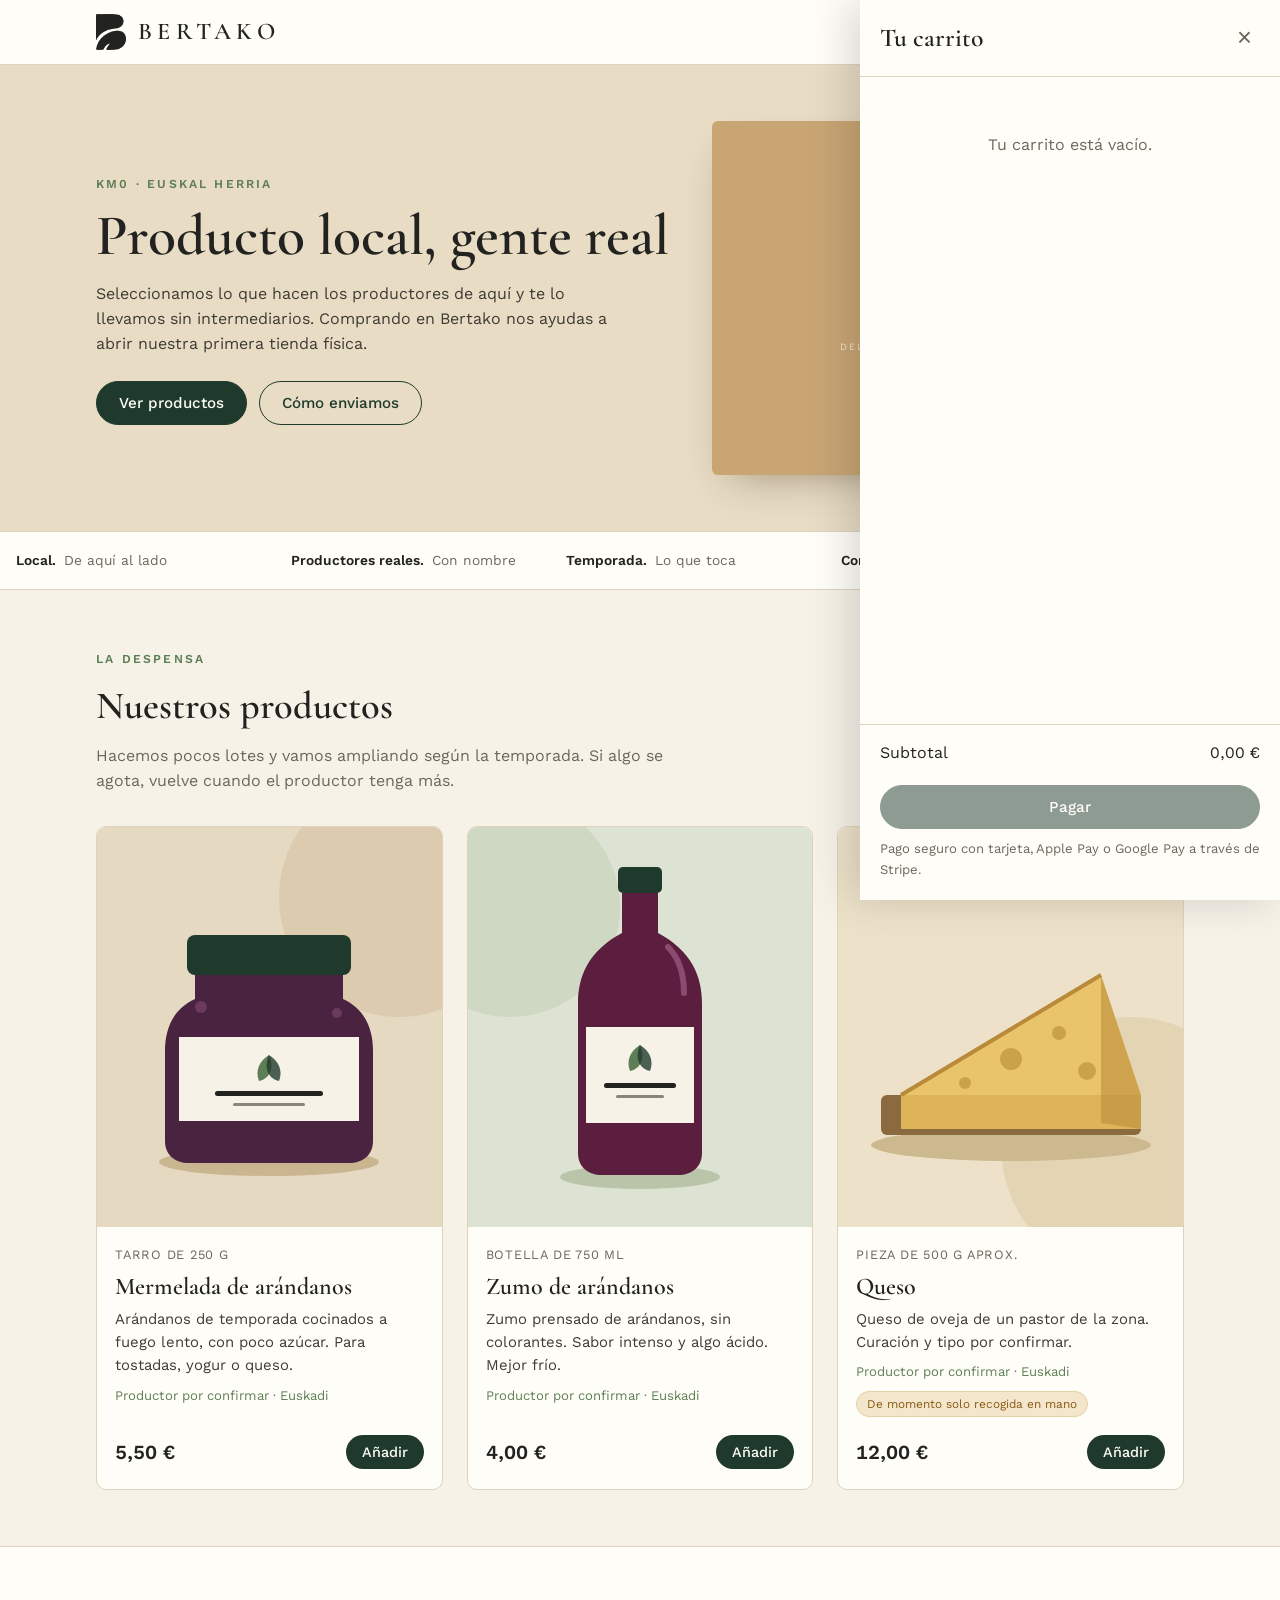
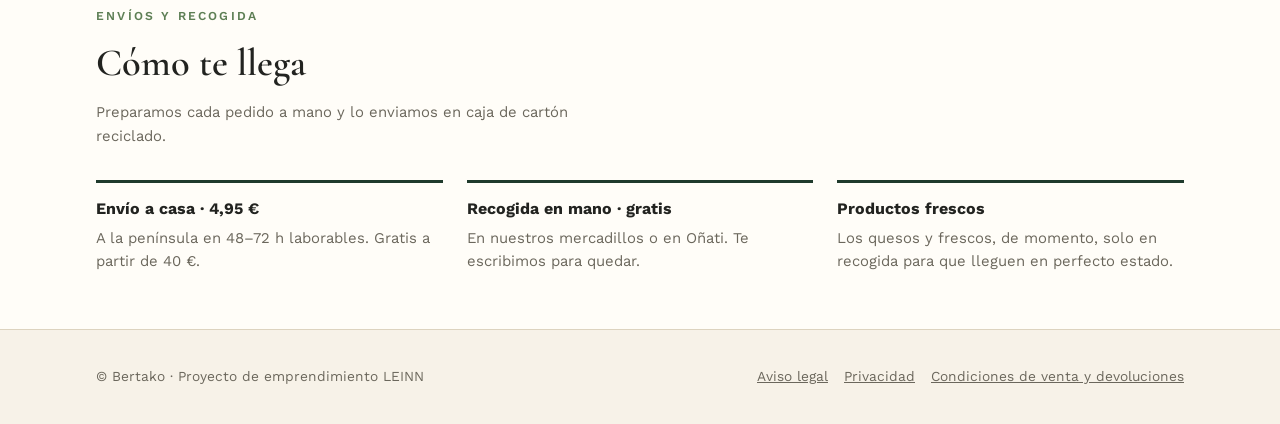
==== public/index.html @ 6f3c41bc "Adaptar la tienda a Cloudflare Workers La web pasa a public/, la lógica del pago a src/ y se añade w" ====
<!doctype html>
<html lang="es">
<head>
  <meta charset="utf-8">
  <meta name="viewport" content="width=device-width, initial-scale=1, viewport-fit=cover">
  <title>Bertako · Producto local, gente real</title>
  <meta name="description" content="Productos Km0 del País Vasco, del productor al consumidor. Mermeladas, zumos y quesos de la zona.">
  <link rel="icon" href="logo-b.png">
  <link rel="preconnect" href="https://fonts.googleapis.com">
  <link rel="preconnect" href="https://fonts.gstatic.com" crossorigin>
  <link rel="stylesheet" href="https://fonts.googleapis.com/css2?family=Cormorant+Garamond:wght@500;600&family=Work+Sans:wght@400;500;600&display=swap">
  <link rel="stylesheet" href="styles.css">
</head>
<body>
<!--INICIO-->
<header class="cabecera">
  <div class="envoltura">
    <a class="marca" href="#">
      <img src="logo-b.png" alt="" width="30" height="35">
      <span>BERTAKO</span>
    </a>
    <nav class="nav">
      <a class="enlace" href="#productos">Productos</a>
      <a class="enlace" href="#envios">Envíos</a>
      <button class="boton-carrito" id="abrir-carrito" type="button">
        Carrito <span class="contador" id="contador">0</span>
      </button>
    </nav>
  </div>
</header>

<main>
  <section class="portada">
    <div class="envoltura">
      <div>
        <span class="etiqueta">Km0 · Euskal Herria</span>
        <h1>Producto local, gente real</h1>
        <p>Seleccionamos lo que hacen los productores de aquí y te lo llevamos sin intermediarios. Comprando en Bertako nos ayudas a abrir nuestra primera tienda física.</p>
        <div class="acciones">
          <a class="boton primario" href="#productos">Ver productos</a>
          <a class="boton secundario" href="#envios">Cómo enviamos</a>
        </div>
      </div>
      <div class="caja" aria-hidden="true">
        <div class="sello">
          <img src="logo-b.png" alt="">
          <strong>BERTAKO</strong>
          <small>Del productor al consumidor</small>
        </div>
      </div>
    </div>
  </section>

  <section class="valores" aria-label="Lo que nos importa">
    <ul class="envoltura">
      <li><b>Local.</b> De aquí al lado</li>
      <li><b>Productores reales.</b> Con nombre</li>
      <li><b>Temporada.</b> Lo que toca</li>
      <li><b>Conciencia.</b> Comercio justo</li>
    </ul>
  </section>

  <section class="seccion" id="productos">
    <div class="envoltura">
      <span class="etiqueta">La despensa</span>
      <h2>Nuestros productos</h2>
      <p class="intro">Hacemos pocos lotes y vamos ampliando según la temporada. Si algo se agota, vuelve cuando el productor tenga más.</p>
      <div class="rejilla" id="rejilla"><p class="vacio">Cargando productos…</p></div>
    </div>
  </section>

  <section class="seccion envios" id="envios">
    <div class="envoltura">
      <span class="etiqueta">Envíos y recogida</span>
      <h2>Cómo te llega</h2>
      <p class="intro">Preparamos cada pedido a mano y lo enviamos en caja de cartón reciclado.</p>
      <div class="tres">
        <div>
          <h3>Envío a casa · 4,95 €</h3>
          <p>A la península en 48–72 h laborables. Gratis a partir de 40 €.</p>
        </div>
        <div>
          <h3>Recogida en mano · gratis</h3>
          <p>En nuestros mercadillos o en Oñati. Te escribimos para quedar.</p>
        </div>
        <div>
          <h3>Productos frescos</h3>
          <p>Los quesos y frescos, de momento, solo en recogida para que lleguen en perfecto estado.</p>
        </div>
      </div>
    </div>
  </section>
</main>

<footer class="pie-pagina">
  <div class="envoltura">
    <span>© Bertako · Proyecto de emprendimiento LEINN</span>
    <nav>
      <a href="#">Aviso legal</a>
      <a href="#">Privacidad</a>
      <a href="#">Condiciones de venta y devoluciones</a>
    </nav>
  </div>
</footer>

<div class="velo" id="velo" hidden></div>
<aside class="panel" id="panel" hidden aria-label="Carrito">
  <header>
    <h2>Tu carrito</h2>
    <button class="cerrar" id="cerrar" type="button" aria-label="Cerrar carrito">×</button>
  </header>
  <div class="lineas" id="lineas"></div>
  <div class="resumen">
    <div class="fila"><span>Subtotal</span><span id="subtotal">0,00 €</span></div>
    <p class="nota" id="nota-envio"></p>
    <p class="mensaje" id="mensaje" hidden></p>
    <button class="boton primario" id="pagar" type="button" disabled>Pagar</button>
    <p class="nota">Pago seguro con tarjeta, Apple Pay o Google Pay a través de Stripe.</p>
  </div>
</aside>
<!--FIN-->
<script src="tienda.js"></script>
</body>
</html>
---- public/styles.css ----
/* Bertako — tienda online
   Concepto: la caja de cartón kraft con su banda verde bosque.
   Una sola paleta clara a propósito (la marca es crema + kraft + verde). */
:root {
  --crema: #F7F2E8;
  --papel: #FFFDF8;
  --kraft: #C9A574;
  --kraft-claro: #E8DCC5;
  --bosque: #1F3A2C;
  --hoja: #5E7F55;
  --tinta: #222320;
  --gris: #6B675C;
  --linea: #DDD3BF;
  --aviso: #8A5A12;

  --f-marca: "Cormorant Garamond", "Iowan Old Style", Georgia, serif;
  --f-texto: "Work Sans", system-ui, -apple-system, "Segoe UI", sans-serif;

  --radio: 10px;
  --ancho: 1120px;
  color-scheme: light;
}

* { box-sizing: border-box; }
html { scroll-behavior: smooth; }
@media (prefers-reduced-motion: reduce) { html { scroll-behavior: auto; } * { transition: none !important; } }

body {
  margin: 0;
  background: var(--crema);
  color: var(--tinta);
  font-family: var(--f-texto);
  font-size: 16px;
  line-height: 1.55;
}
body::before {
  content: ""; position: fixed; inset: 0 0 auto; height: env(safe-area-inset-top, 0px);
  z-index: 10; background: var(--papel);
}
img { max-width: 100%; display: block; }
a { color: var(--bosque); }
:focus-visible { outline: 2px solid var(--hoja); outline-offset: 3px; }

.envoltura {
  max-width: var(--ancho);
  margin: 0 auto;
  padding-left: max(16px, env(safe-area-inset-left, 0px));
  padding-right: max(16px, env(safe-area-inset-right, 0px));
}

/* Cabecera */
.cabecera {
  position: sticky; top: env(safe-area-inset-top, 0px); z-index: 20;
  background: var(--papel);
  border-bottom: 1px solid var(--linea);
}
.cabecera .envoltura { display: flex; align-items: center; justify-content: space-between; gap: 16px; padding-block: 12px; }
.marca { display: flex; align-items: center; gap: 12px; text-decoration: none; color: var(--tinta); }
.marca img { width: 30px; height: auto; }
.marca span { font-family: var(--f-marca); font-weight: 600; font-size: 1.5rem; letter-spacing: .22em; }
.nav { display: flex; align-items: center; gap: 20px; }
.nav a.enlace { text-decoration: none; color: var(--gris); font-size: .92rem; }
.nav a.enlace:hover { color: var(--tinta); }
@media (max-width: 600px) { .nav a.enlace { display: none; } .marca span { font-size: 1.25rem; } }

.boton-carrito {
  display: inline-flex; align-items: center; gap: 8px;
  background: var(--bosque); color: var(--papel);
  border: 0; border-radius: 999px; padding: 9px 16px;
  font: 500 .92rem var(--f-texto); cursor: pointer;
}
.boton-carrito .contador {
  min-width: 22px; height: 22px; padding: 0 6px; border-radius: 999px;
  background: var(--kraft); color: var(--tinta);
  display: inline-grid; place-items: center; font-size: .78rem; font-weight: 600;
  font-variant-numeric: tabular-nums;
}

/* Portada: la banda verde sobre kraft */
.portada { background: var(--kraft-claro); border-bottom: 1px solid var(--linea); }
.portada .envoltura { display: grid; grid-template-columns: 1.1fr .9fr; gap: 40px; align-items: center; padding-block: 56px; }
.etiqueta { font-size: .76rem; letter-spacing: .18em; text-transform: uppercase; color: var(--hoja); font-weight: 600; }
.portada h1 {
  font-family: var(--f-marca); font-weight: 600;
  font-size: clamp(2.3rem, 5vw, 3.6rem); line-height: 1.05;
  margin: 10px 0 16px; text-wrap: balance;
}
.portada p { max-width: 52ch; color: #3E3B33; margin: 0 0 24px; }
.acciones { display: flex; flex-wrap: wrap; gap: 12px; }
.boton {
  display: inline-flex; align-items: center; justify-content: center;
  padding: 12px 22px; border-radius: 999px; font: 500 .95rem var(--f-texto);
  text-decoration: none; cursor: pointer; border: 1.5px solid var(--bosque);
}
.boton.primario { background: var(--bosque); color: var(--papel); }
.boton.secundario { background: transparent; color: var(--bosque); }
.boton:hover { filter: brightness(1.08); }
.boton[disabled] { opacity: .5; cursor: not-allowed; }

.caja {
  position: relative; aspect-ratio: 4 / 3; max-width: 100%;
  background: var(--kraft); border-radius: 6px;
  box-shadow: 0 18px 40px -20px rgba(60, 40, 10, .45);
  display: grid; place-items: center; overflow: hidden;
}
.caja::before { content: ""; position: absolute; inset: 0 34% 0 34%; background: var(--bosque); }
.caja .sello {
  position: relative; display: grid; justify-items: center; gap: 6px; color: var(--crema); text-align: center;
}
.caja .sello img { width: 44px; filter: invert(1) brightness(1.6); }
.caja .sello strong { font-family: var(--f-marca); font-size: 1.4rem; letter-spacing: .24em; font-weight: 600; }
.caja .sello small { font-size: .6rem; letter-spacing: .2em; text-transform: uppercase; opacity: .85; }
@media (max-width: 760px) {
  .portada .envoltura { grid-template-columns: 1fr; padding-block: 36px; }
  .caja { aspect-ratio: 16 / 9; }
}

/* Valores */
.valores { border-bottom: 1px solid var(--linea); background: var(--papel); }
.valores ul { list-style: none; margin: 0; padding-block: 18px; display: grid; grid-template-columns: repeat(4, 1fr); gap: 12px; }
.valores li { font-size: .86rem; color: var(--gris); display: flex; gap: 8px; align-items: baseline; }
.valores li b { color: var(--tinta); font-weight: 600; }
@media (max-width: 760px) { .valores ul { grid-template-columns: 1fr 1fr; } }

/* Productos */
.seccion { padding-block: 56px; }
.seccion h2 { font-family: var(--f-marca); font-weight: 600; font-size: clamp(1.8rem, 3.5vw, 2.4rem); margin: 6px 0 8px; text-wrap: balance; }
.seccion .intro { color: var(--gris); max-width: 60ch; margin: 0 0 32px; }

.rejilla { display: grid; grid-template-columns: repeat(auto-fill, minmax(260px, 1fr)); gap: 24px; }
.producto {
  background: var(--papel); border: 1px solid var(--linea); border-radius: var(--radio);
  overflow: hidden; display: flex; flex-direction: column;
}
.producto img { aspect-ratio: 1 / 1; width: 100%; object-fit: cover; }
.producto .cuerpo { padding: 18px 18px 20px; display: flex; flex-direction: column; gap: 8px; flex: 1; min-width: 0; }
.producto h3 { font-family: var(--f-marca); font-size: 1.5rem; font-weight: 600; margin: 0; line-height: 1.15; }
.producto .formato { font-size: .8rem; letter-spacing: .06em; text-transform: uppercase; color: var(--gris); }
.producto .desc { font-size: .93rem; color: #3E3B33; margin: 0; }
.producto .origen { font-size: .82rem; color: var(--hoja); }
.producto .pie { margin-top: auto; padding-top: 10px; display: flex; align-items: center; justify-content: space-between; gap: 12px; }
.precio { font-size: 1.25rem; font-weight: 600; font-variant-numeric: tabular-nums; }
.chip {
  display: inline-block; align-self: flex-start;
  font-size: .74rem; padding: 3px 10px; border-radius: 999px;
  background: #F4E6CC; color: var(--aviso); border: 1px solid #E5CFA6;
}
.boton-anadir {
  border: 0; background: var(--bosque); color: var(--papel);
  border-radius: 999px; padding: 9px 16px; font: 500 .9rem var(--f-texto); cursor: pointer;
}
.boton-anadir:hover { filter: brightness(1.12); }
.boton-anadir.hecho { background: var(--hoja); }

/* Envíos */
.envios { background: var(--papel); border-block: 1px solid var(--linea); }
.envios .tres { display: grid; grid-template-columns: repeat(3, 1fr); gap: 24px; }
.envios .tres div { border-top: 3px solid var(--bosque); padding-top: 14px; }
.envios h3 { margin: 0 0 6px; font-size: 1rem; }
.envios p { margin: 0; color: var(--gris); font-size: .93rem; }
@media (max-width: 760px) { .envios .tres { grid-template-columns: 1fr; } }

/* Pie */
.pie-pagina { padding-block: 36px; color: var(--gris); font-size: .86rem; }
.pie-pagina .envoltura { display: flex; flex-wrap: wrap; justify-content: space-between; gap: 16px; }
.pie-pagina nav { display: flex; flex-wrap: wrap; gap: 16px; }
.pie-pagina a { color: var(--gris); }

/* Carrito (panel lateral) */
.velo { position: fixed; inset: 0; background: rgba(20, 24, 18, .45); z-index: 40; }
.panel {
  position: fixed; top: 0; right: 0; bottom: 0; z-index: 50;
  width: min(420px, 100%); background: var(--papel);
  display: flex; flex-direction: column;
  padding-top: env(safe-area-inset-top, 0px);
  padding-bottom: env(safe-area-inset-bottom, 0px);
  padding-right: env(safe-area-inset-right, 0px);
  box-shadow: -10px 0 40px rgba(0, 0, 0, .15);
}
.panel header { display: flex; justify-content: space-between; align-items: center; padding: 18px 20px; border-bottom: 1px solid var(--linea); }
.panel header h2 { margin: 0; font-family: var(--f-marca); font-size: 1.6rem; font-weight: 600; }
.cerrar { background: none; border: 0; font-size: 1.6rem; line-height: 1; cursor: pointer; color: var(--gris); padding: 4px 8px; }
.lineas { flex: 1; overflow-y: auto; padding: 8px 20px; }
.linea { display: grid; grid-template-columns: 56px 1fr auto; gap: 12px; align-items: center; padding-block: 12px; border-bottom: 1px solid var(--linea); }
.linea img { width: 56px; height: 56px; border-radius: 6px; }
.linea .nombre { font-weight: 500; font-size: .95rem; min-width: 0; }
.linea .sub { font-size: .8rem; color: var(--gris); }
.cantidad { display: inline-flex; align-items: center; border: 1px solid var(--linea); border-radius: 999px; margin-top: 6px; }
.cantidad button { background: none; border: 0; width: 30px; height: 28px; cursor: pointer; font-size: 1rem; color: var(--tinta); }
.cantidad span { min-width: 20px; text-align: center; font-variant-numeric: tabular-nums; font-size: .9rem; }
.linea .importe { font-weight: 600; font-variant-numeric: tabular-nums; }
.vacio { color: var(--gris); padding-block: 32px; text-align: center; }
.resumen { border-top: 1px solid var(--linea); padding: 16px 20px 20px; display: grid; gap: 10px; }
.fila { display: flex; justify-content: space-between; font-variant-numeric: tabular-nums; }
.fila.total { font-size: 1.15rem; font-weight: 600; }
.resumen .nota { font-size: .82rem; color: var(--gris); margin: 0; }
.mensaje { font-size: .86rem; padding: 10px 12px; border-radius: 8px; background: #F4E6CC; color: #5E3E0C; margin: 0; }
.resumen .boton { width: 100%; }
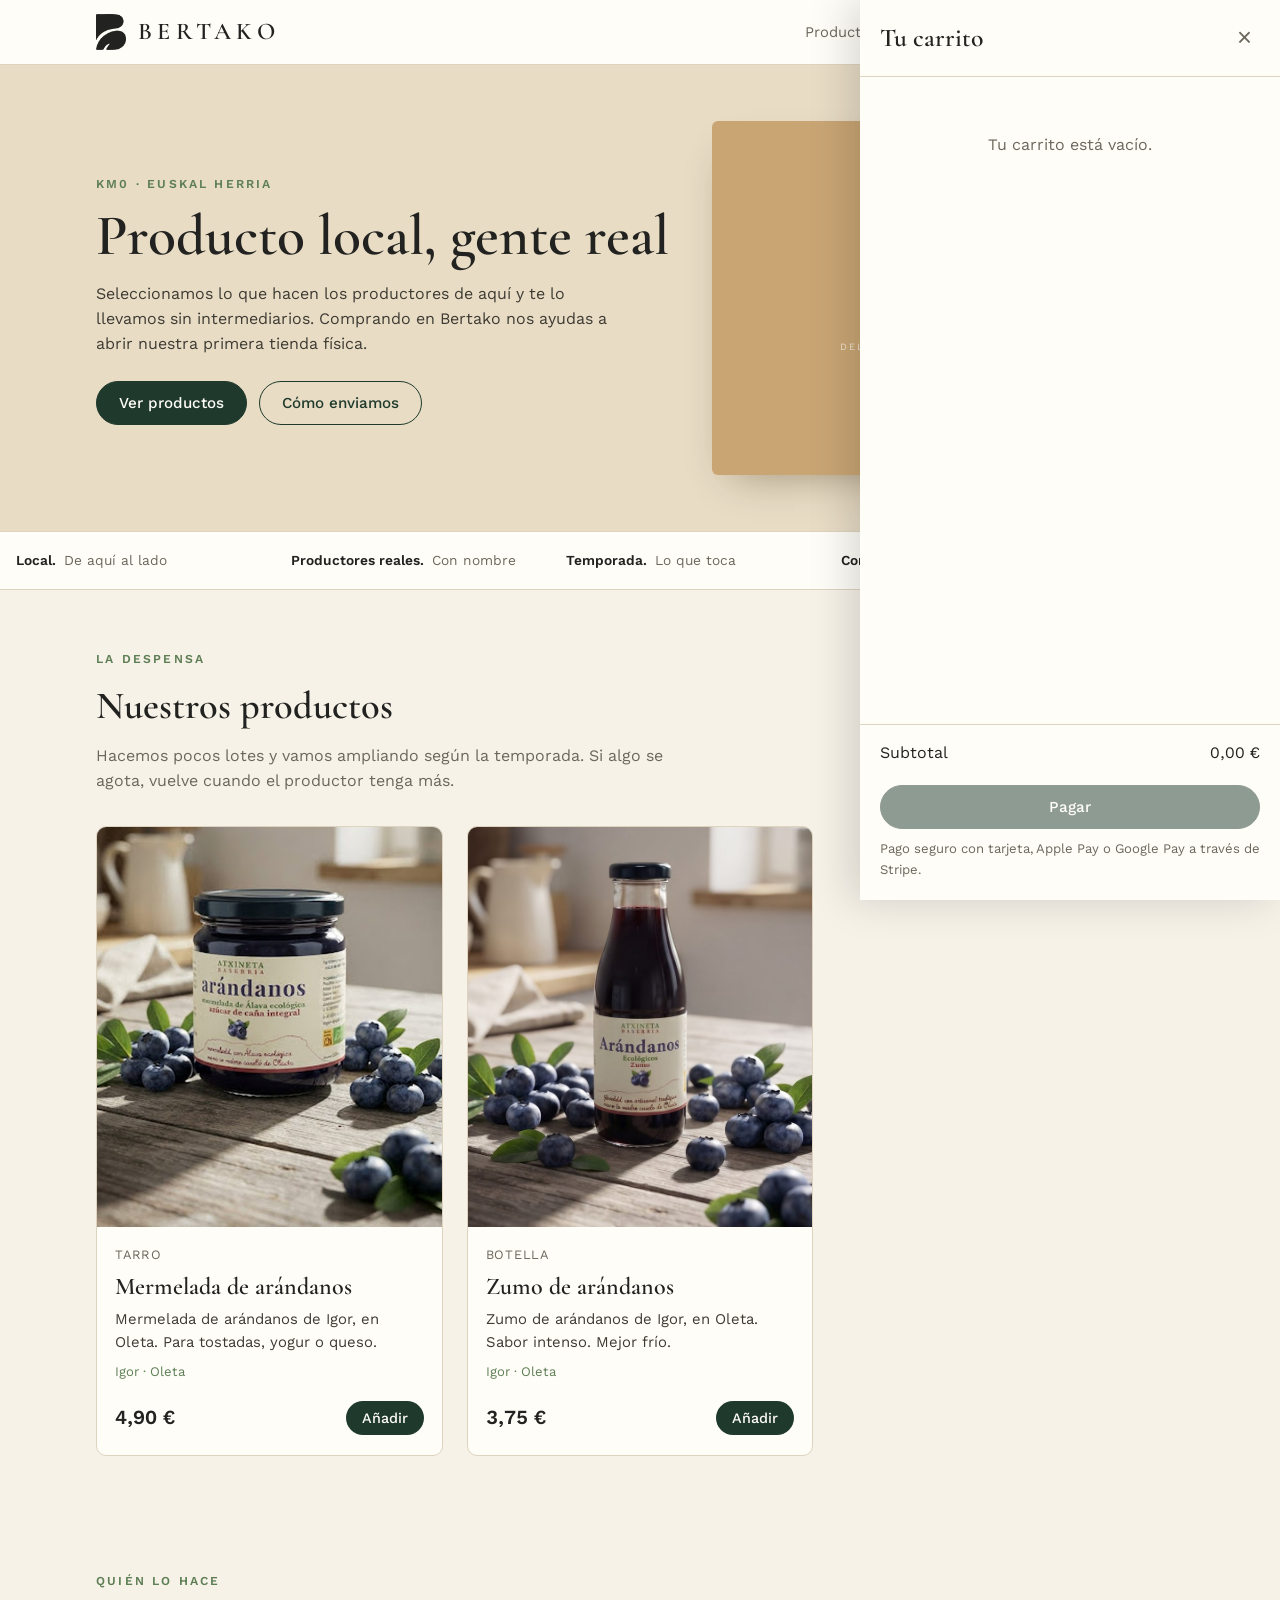
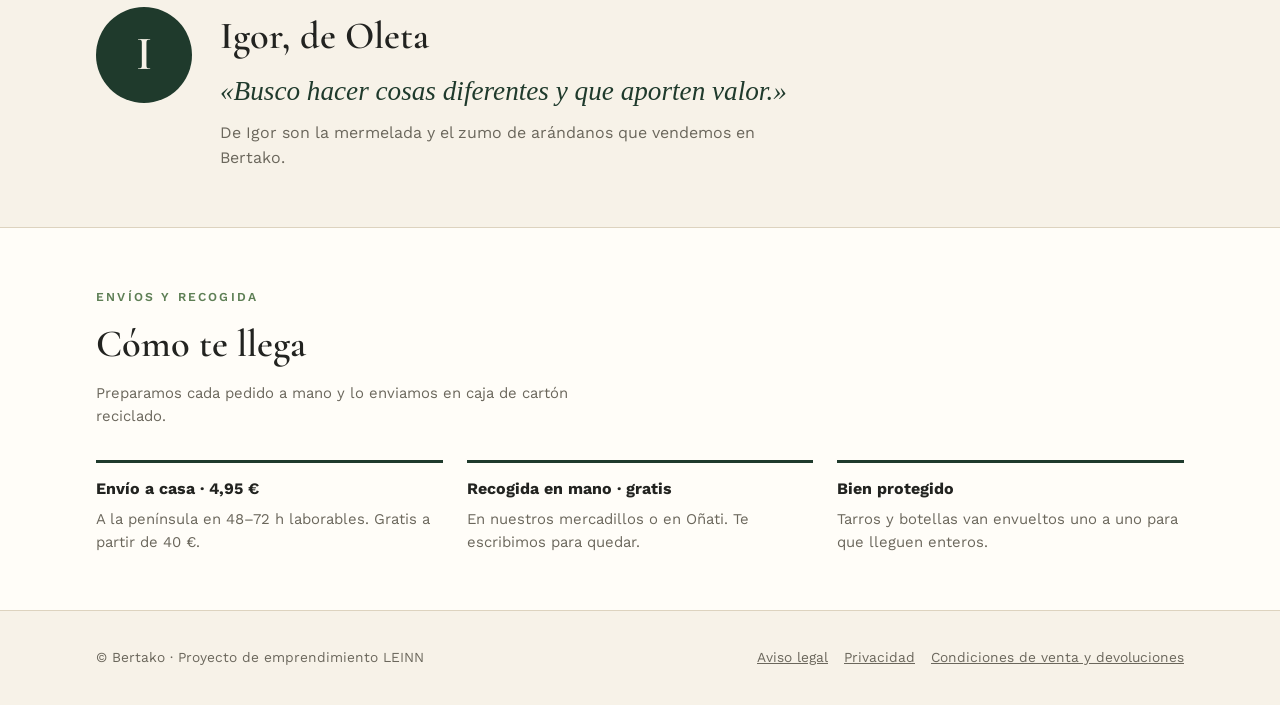
==== commit 3a09334e: "Precios reales, fotos y ficha de Igor - Mermelada 4,90 € y zumo 3,75 €, de Igor (Oleta), con sus fot" ====
--- a/public/index.html
+++ b/public/index.html
@@ -21,6 +21,7 @@
     </a>
     <nav class="nav">
       <a class="enlace" href="#productos">Productos</a>
+      <a class="enlace" href="#productores">Productores</a>
       <a class="enlace" href="#envios">Envíos</a>
       <button class="boton-carrito" id="abrir-carrito" type="button">
         Carrito <span class="contador" id="contador">0</span>
@@ -69,6 +70,20 @@
     </div>
   </section>
 
+  <section class="seccion productor" id="productores">
+    <div class="envoltura">
+      <span class="etiqueta">Quién lo hace</span>
+      <div class="ficha">
+        <div class="inicial" aria-hidden="true">I</div>
+        <div>
+          <h2>Igor, de Oleta</h2>
+          <blockquote>«Busco hacer cosas diferentes y que aporten valor.»</blockquote>
+          <p>De Igor son la mermelada y el zumo de arándanos que vendemos en Bertako.</p>
+        </div>
+      </div>
+    </div>
+  </section>
+
   <section class="seccion envios" id="envios">
     <div class="envoltura">
       <span class="etiqueta">Envíos y recogida</span>
@@ -84,8 +99,8 @@
           <p>En nuestros mercadillos o en Oñati. Te escribimos para quedar.</p>
         </div>
         <div>
-          <h3>Productos frescos</h3>
-          <p>Los quesos y frescos, de momento, solo en recogida para que lleguen en perfecto estado.</p>
+          <h3>Bien protegido</h3>
+          <p>Tarros y botellas van envueltos uno a uno para que lleguen enteros.</p>
         </div>
       </div>
     </div>
--- a/public/styles.css
+++ b/public/styles.css
@@ -196,3 +196,19 @@
 .resumen .nota { font-size: .82rem; color: var(--gris); margin: 0; }
 .mensaje { font-size: .86rem; padding: 10px 12px; border-radius: 8px; background: #F4E6CC; color: #5E3E0C; margin: 0; }
 .resumen .boton { width: 100%; }
+
+/* Productor */
+.productor .ficha { display: grid; grid-template-columns: auto 1fr; gap: 28px; align-items: start; margin-top: 14px; max-width: 760px; }
+.productor .inicial {
+  width: 96px; height: 96px; border-radius: 50%;
+  background: var(--bosque); color: var(--crema);
+  display: grid; place-items: center;
+  font-family: var(--f-marca); font-size: 3rem; font-weight: 600;
+}
+.productor h2 { margin-top: 0; }
+.productor blockquote {
+  margin: 0 0 12px; font-family: var(--f-marca); font-style: italic;
+  font-size: clamp(1.3rem, 2.6vw, 1.7rem); line-height: 1.3; color: var(--bosque);
+}
+.productor p { margin: 0; color: var(--gris); max-width: 60ch; }
+@media (max-width: 600px) { .productor .ficha { grid-template-columns: 1fr; gap: 16px; } .productor .inicial { width: 72px; height: 72px; font-size: 2.2rem; } }
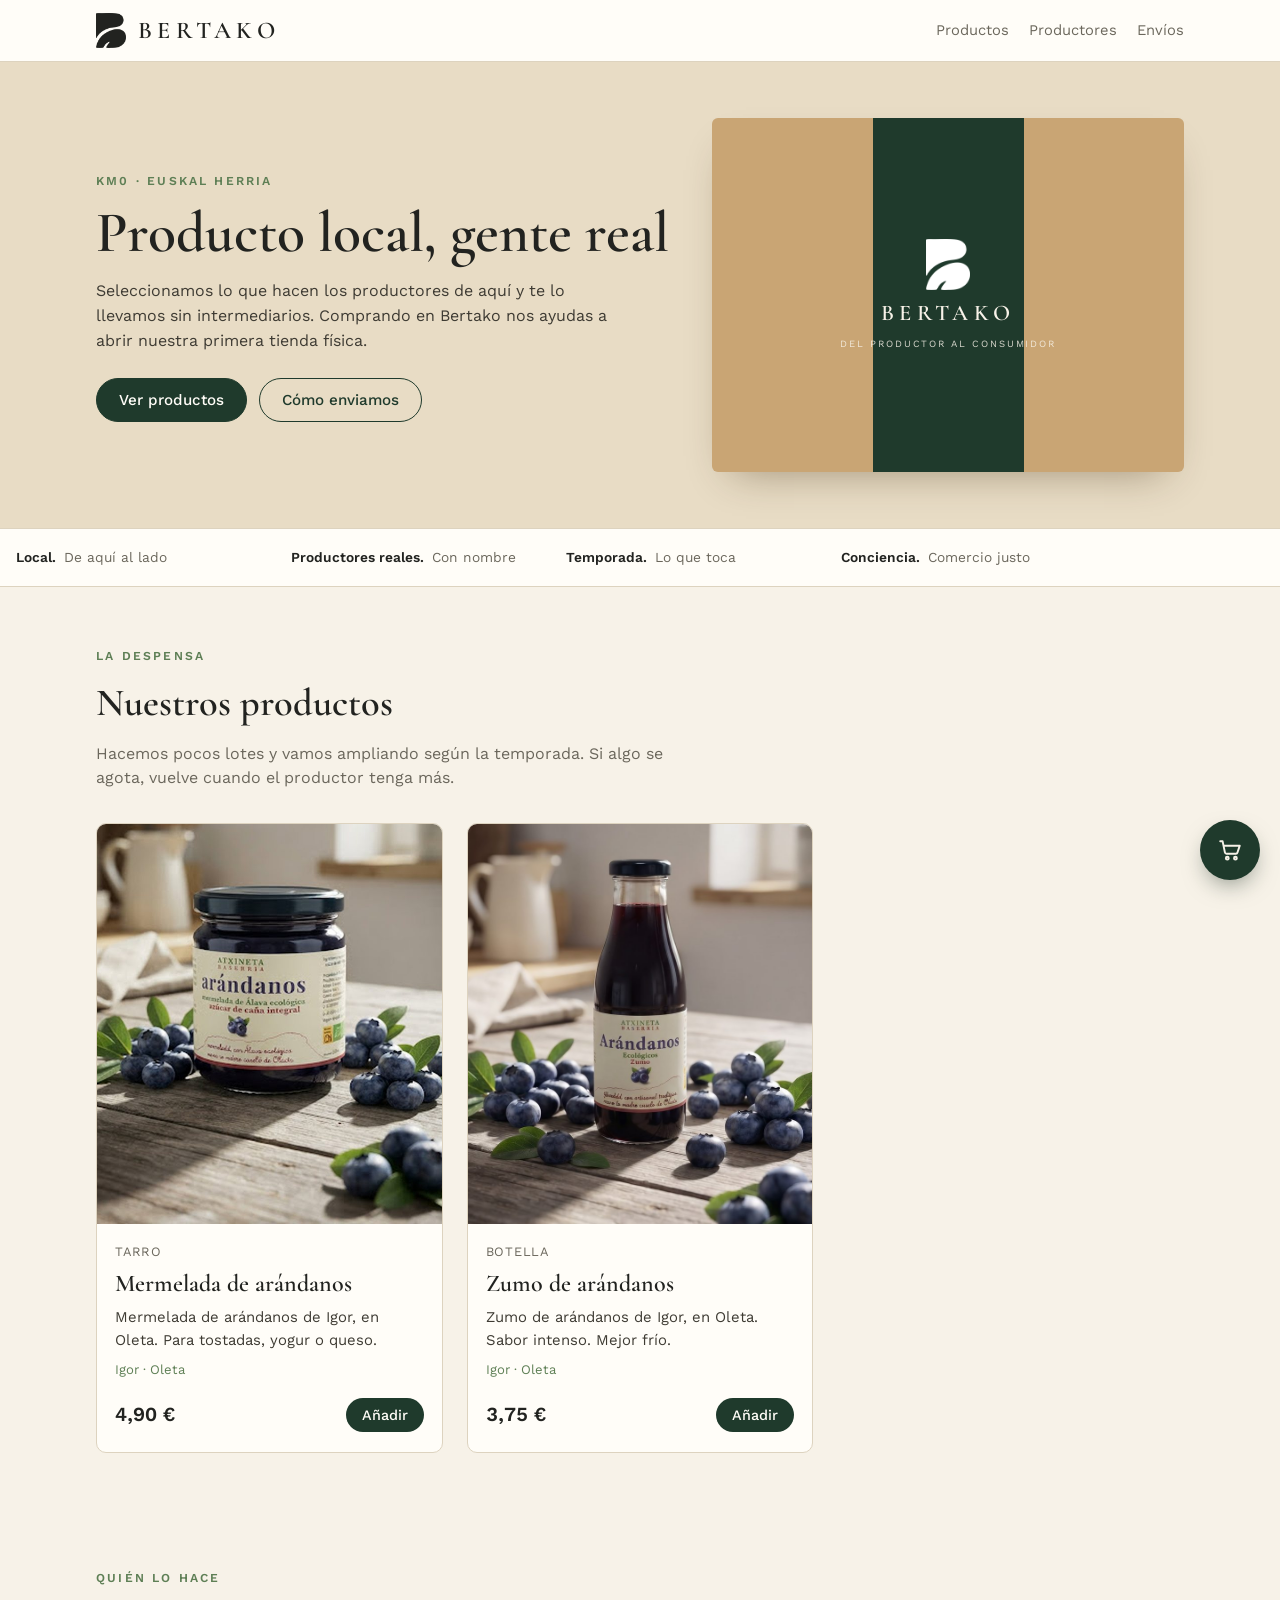
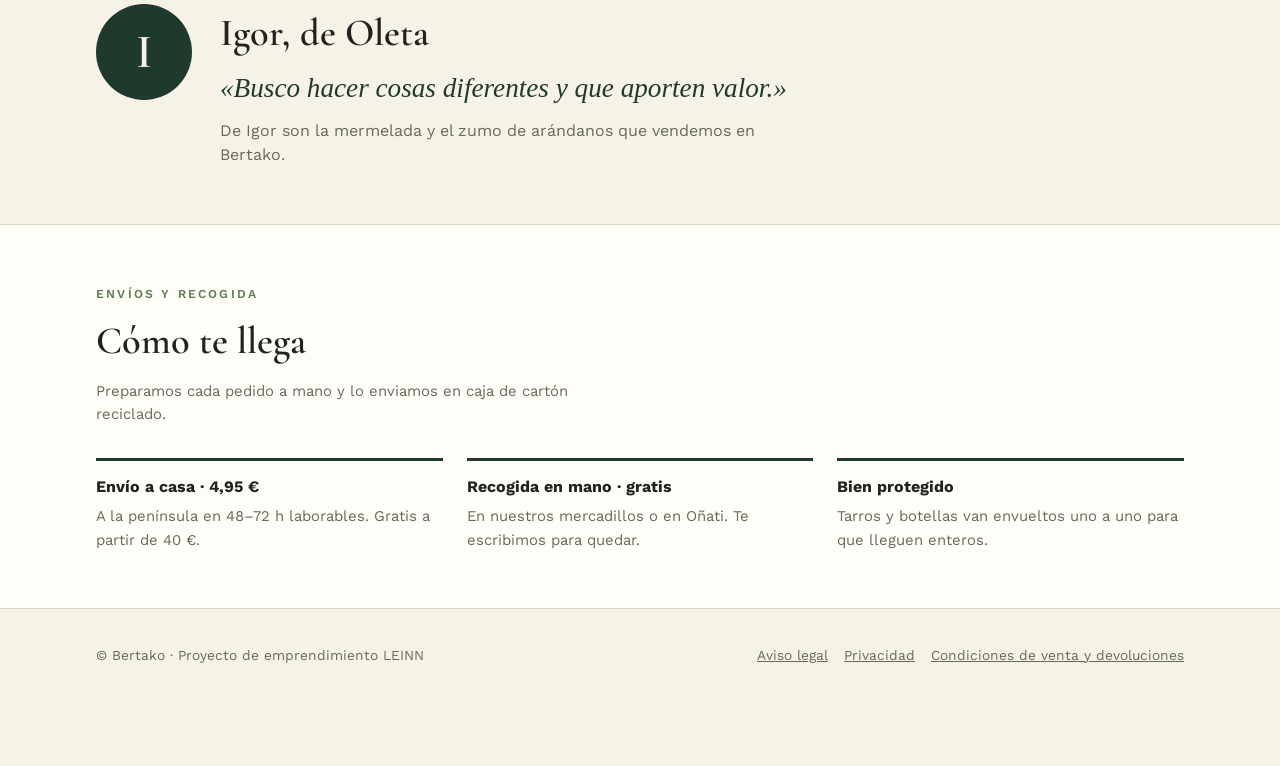
==== commit 05f7eaf6: "Carrito flotante y panel oculto al cargar El panel del carrito se veía siempre porque display:flex a" ====
--- a/public/index.html
+++ b/public/index.html
@@ -23,9 +23,6 @@
       <a class="enlace" href="#productos">Productos</a>
       <a class="enlace" href="#productores">Productores</a>
       <a class="enlace" href="#envios">Envíos</a>
-      <button class="boton-carrito" id="abrir-carrito" type="button">
-        Carrito <span class="contador" id="contador">0</span>
-      </button>
     </nav>
   </div>
 </header>
@@ -118,6 +115,11 @@
   </div>
 </footer>
 
+<button class="carrito-flotante" id="abrir-carrito" type="button" aria-label="Abrir carrito">
+  <svg viewBox="0 0 24 24" width="26" height="26" aria-hidden="true" fill="none" stroke="currentColor" stroke-width="1.8" stroke-linecap="round" stroke-linejoin="round"><path d="M3 4h2.2l2.1 10.2a1.5 1.5 0 0 0 1.5 1.2h8.6a1.5 1.5 0 0 0 1.5-1.1L21 8H6.1"/><circle cx="9.5" cy="19.5" r="1.3"/><circle cx="17" cy="19.5" r="1.3"/></svg>
+  <span class="contador" id="contador" hidden>0</span>
+</button>
+
 <div class="velo" id="velo" hidden></div>
 <aside class="panel" id="panel" hidden aria-label="Carrito">
   <header>
--- a/public/styles.css
+++ b/public/styles.css
@@ -22,6 +22,7 @@
 }
 
 * { box-sizing: border-box; }
+[hidden] { display: none !important; }
 html { scroll-behavior: smooth; }
 @media (prefers-reduced-motion: reduce) { html { scroll-behavior: auto; } * { transition: none !important; } }
 
@@ -161,7 +162,7 @@
 @media (max-width: 760px) { .envios .tres { grid-template-columns: 1fr; } }
 
 /* Pie */
-.pie-pagina { padding-block: 36px; color: var(--gris); font-size: .86rem; }
+.pie-pagina { padding-block: 36px 100px; color: var(--gris); font-size: .86rem; }
 .pie-pagina .envoltura { display: flex; flex-wrap: wrap; justify-content: space-between; gap: 16px; }
 .pie-pagina nav { display: flex; flex-wrap: wrap; gap: 16px; }
 .pie-pagina a { color: var(--gris); }
@@ -212,3 +213,26 @@
 }
 .productor p { margin: 0; color: var(--gris); max-width: 60ch; }
 @media (max-width: 600px) { .productor .ficha { grid-template-columns: 1fr; gap: 16px; } .productor .inicial { width: 72px; height: 72px; font-size: 2.2rem; } }
+
+/* Carrito flotante (abajo a la derecha) */
+.carrito-flotante {
+  position: fixed; z-index: 30;
+  right: calc(20px + env(safe-area-inset-right, 0px));
+  bottom: calc(20px + env(safe-area-inset-bottom, 0px));
+  width: 60px; height: 60px; border-radius: 50%; border: 0;
+  background: var(--bosque); color: var(--crema);
+  display: grid; place-items: center; cursor: pointer;
+  box-shadow: 0 10px 24px -8px rgba(20, 40, 28, .55);
+  transition: transform .15s ease;
+}
+.carrito-flotante:hover { transform: scale(1.06); }
+.carrito-flotante .contador {
+  position: absolute; top: -4px; right: -4px;
+  min-width: 24px; height: 24px; padding: 0 6px; border-radius: 999px;
+  background: var(--kraft); color: var(--tinta); border: 2px solid var(--papel);
+  display: grid; place-items: center; font-size: .78rem; font-weight: 600;
+  font-variant-numeric: tabular-nums;
+}
+.carrito-flotante.salto { animation: salto .4s ease; }
+@keyframes salto { 40% { transform: scale(1.18); } }
+@media (prefers-reduced-motion: reduce) { .carrito-flotante.salto { animation: none; } }
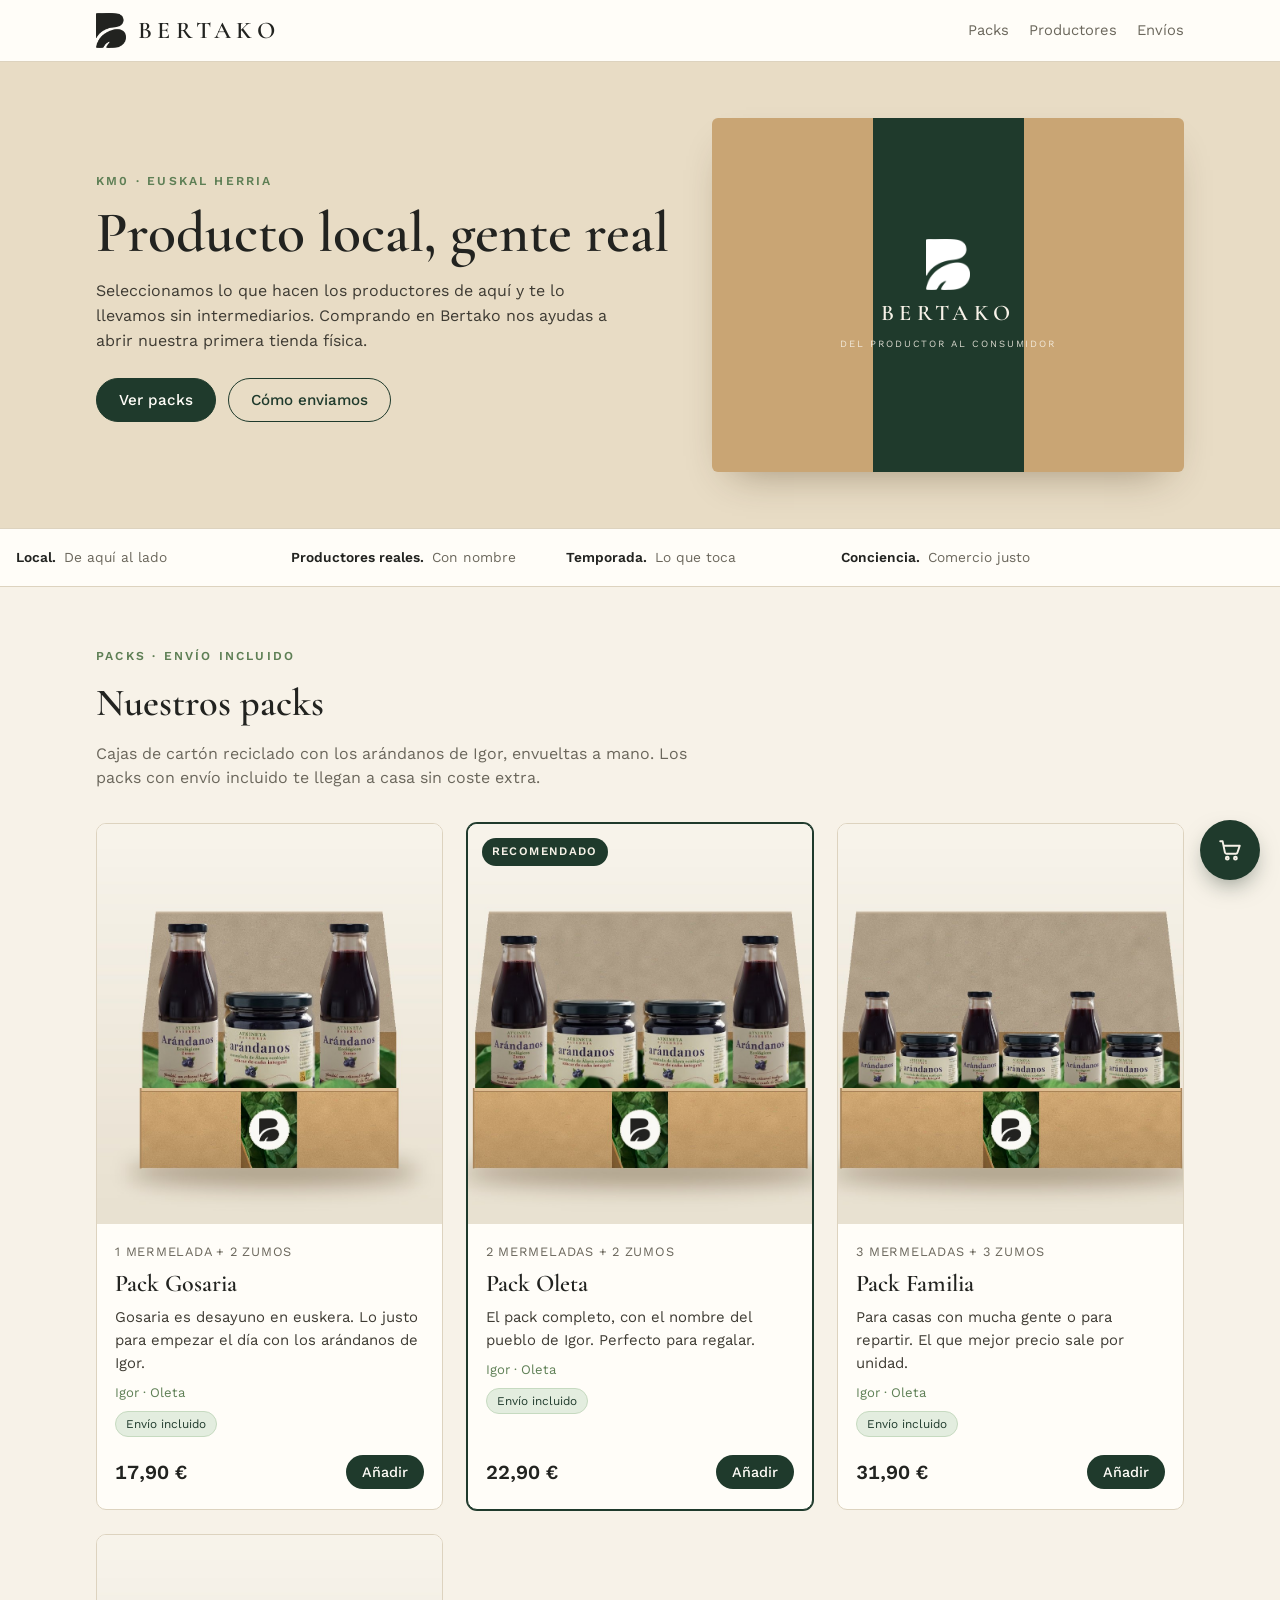
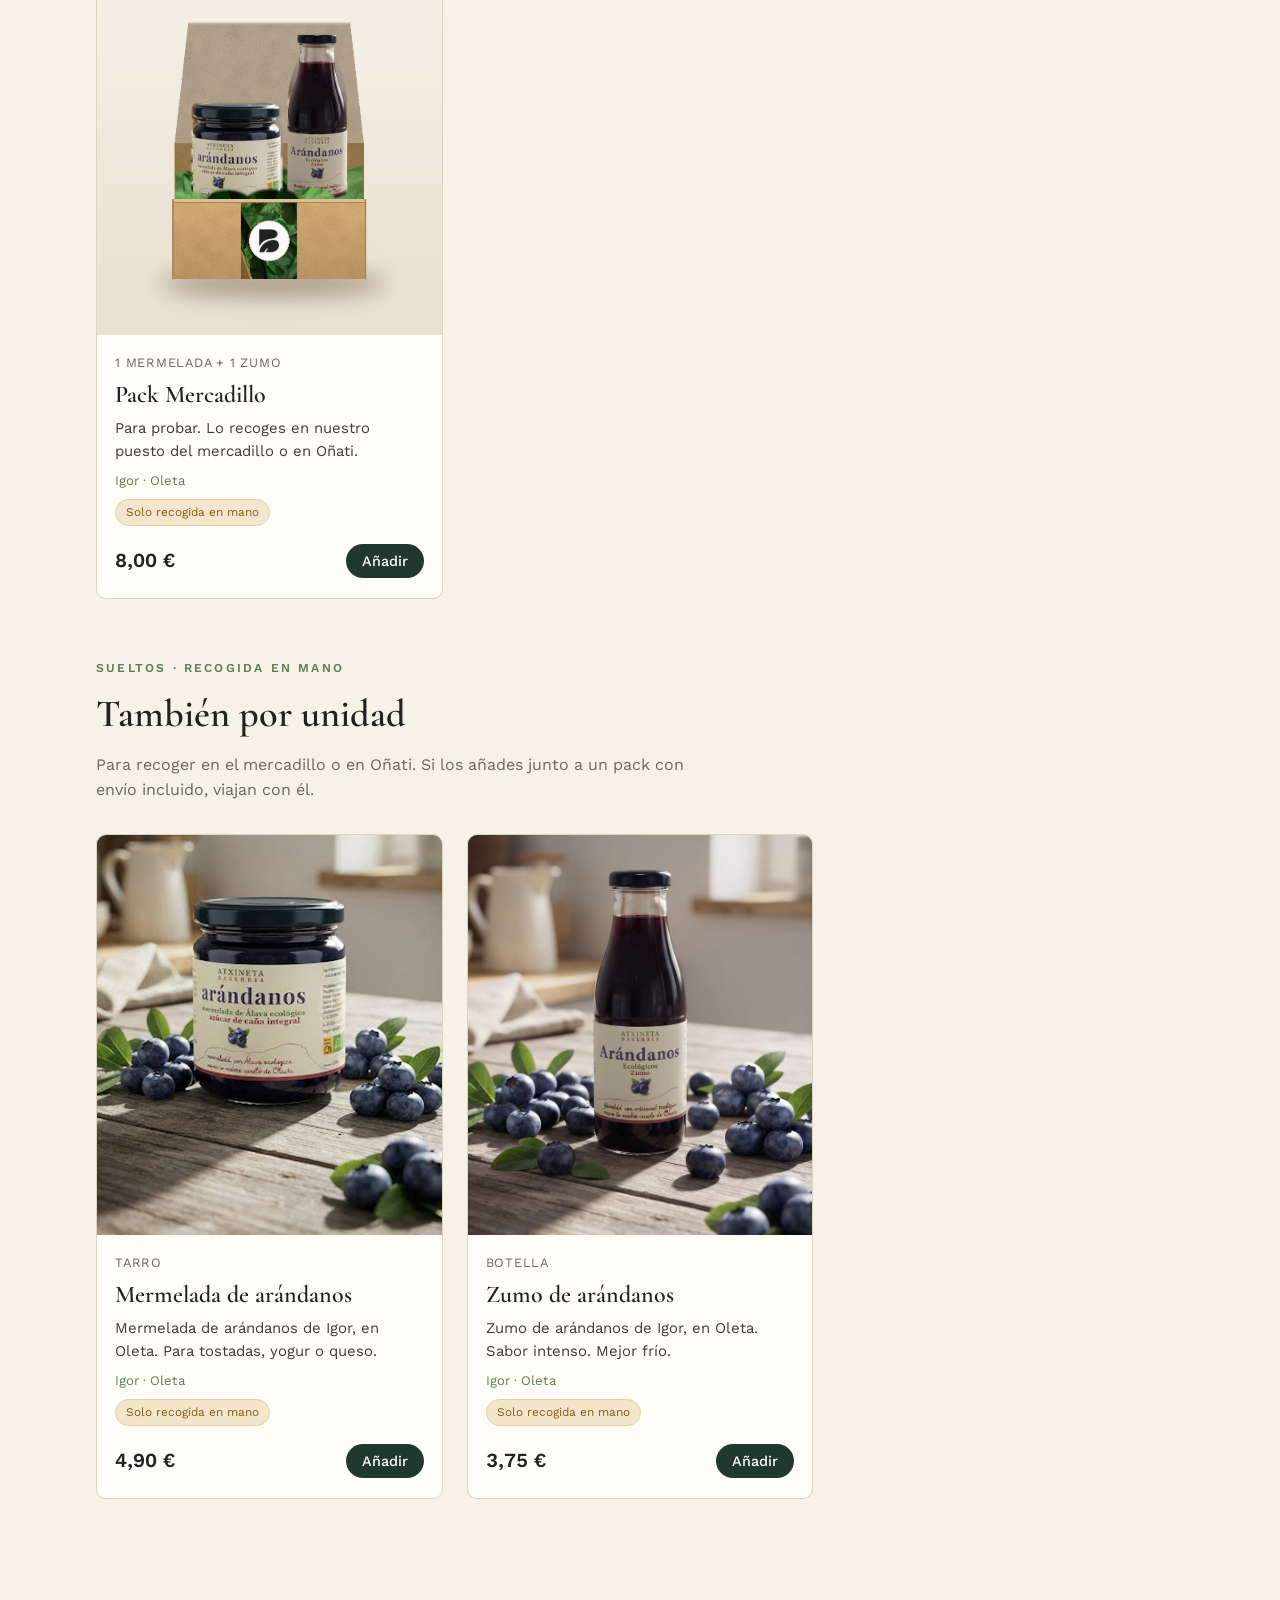
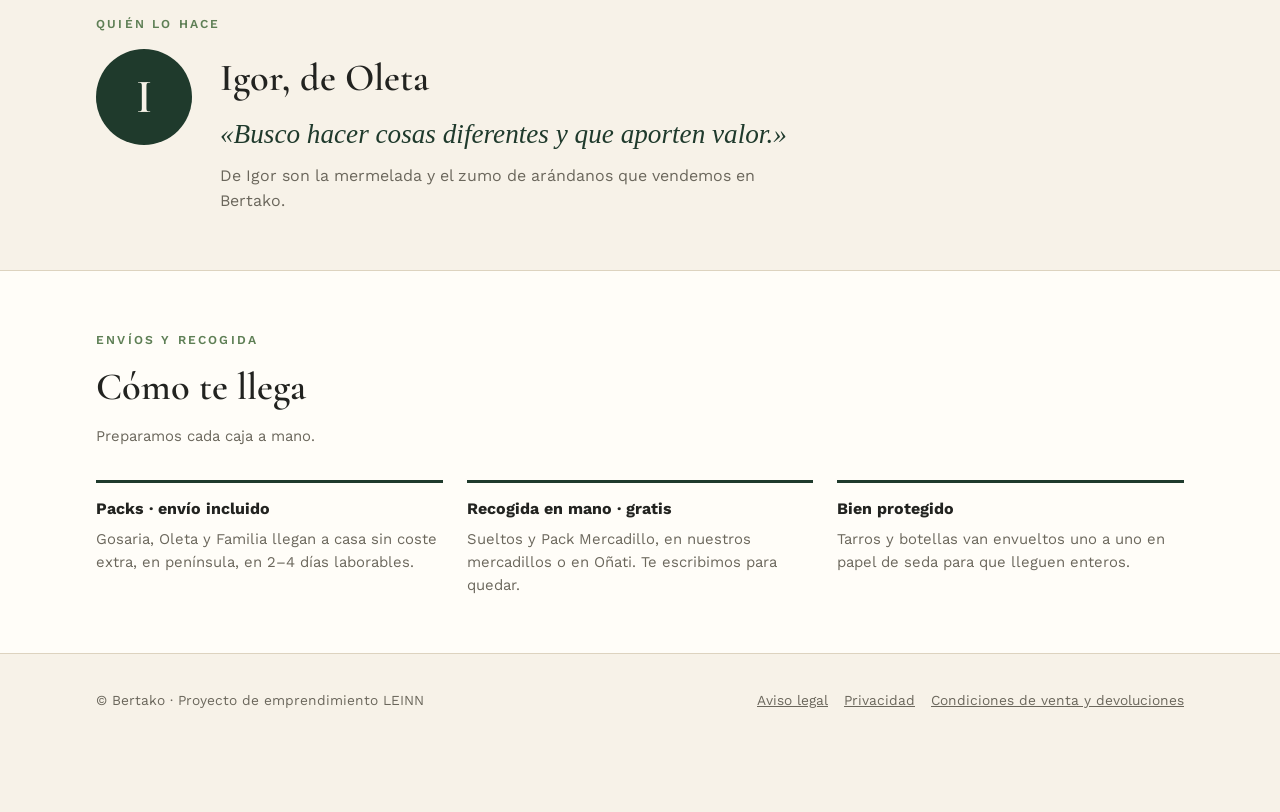
==== commit 8dbd658d: "Packs Gosaria, Oleta, Familia y Mercadillo - Cuatro packs con imagen de caja kraft y sus productos -" ====
--- a/public/index.html
+++ b/public/index.html
@@ -20,7 +20,7 @@
       <span>BERTAKO</span>
     </a>
     <nav class="nav">
-      <a class="enlace" href="#productos">Productos</a>
+      <a class="enlace" href="#productos">Packs</a>
       <a class="enlace" href="#productores">Productores</a>
       <a class="enlace" href="#envios">Envíos</a>
     </nav>
@@ -35,7 +35,7 @@
         <h1>Producto local, gente real</h1>
         <p>Seleccionamos lo que hacen los productores de aquí y te lo llevamos sin intermediarios. Comprando en Bertako nos ayudas a abrir nuestra primera tienda física.</p>
         <div class="acciones">
-          <a class="boton primario" href="#productos">Ver productos</a>
+          <a class="boton primario" href="#productos">Ver packs</a>
           <a class="boton secundario" href="#envios">Cómo enviamos</a>
         </div>
       </div>
@@ -60,10 +60,19 @@
 
   <section class="seccion" id="productos">
     <div class="envoltura">
-      <span class="etiqueta">La despensa</span>
-      <h2>Nuestros productos</h2>
-      <p class="intro">Hacemos pocos lotes y vamos ampliando según la temporada. Si algo se agota, vuelve cuando el productor tenga más.</p>
-      <div class="rejilla" id="rejilla"><p class="vacio">Cargando productos…</p></div>
+      <span class="etiqueta">Packs · Envío incluido</span>
+      <h2>Nuestros packs</h2>
+      <p class="intro">Cajas de cartón reciclado con los arándanos de Igor, envueltas a mano. Los packs con envío incluido te llegan a casa sin coste extra.</p>
+      <div class="rejilla" id="rejilla-packs"><p class="vacio">Cargando productos…</p></div>
+    </div>
+  </section>
+
+  <section class="seccion sueltos" id="sueltos">
+    <div class="envoltura">
+      <span class="etiqueta">Sueltos · Recogida en mano</span>
+      <h2>También por unidad</h2>
+      <p class="intro">Para recoger en el mercadillo o en Oñati. Si los añades junto a un pack con envío incluido, viajan con él.</p>
+      <div class="rejilla" id="rejilla"></div>
     </div>
   </section>
 
@@ -85,19 +94,19 @@
     <div class="envoltura">
       <span class="etiqueta">Envíos y recogida</span>
       <h2>Cómo te llega</h2>
-      <p class="intro">Preparamos cada pedido a mano y lo enviamos en caja de cartón reciclado.</p>
+      <p class="intro">Preparamos cada caja a mano.</p>
       <div class="tres">
         <div>
-          <h3>Envío a casa · 4,95 €</h3>
-          <p>A la península en 48–72 h laborables. Gratis a partir de 40 €.</p>
+          <h3>Packs · envío incluido</h3>
+          <p>Gosaria, Oleta y Familia llegan a casa sin coste extra, en península, en 2–4 días laborables.</p>
         </div>
         <div>
           <h3>Recogida en mano · gratis</h3>
-          <p>En nuestros mercadillos o en Oñati. Te escribimos para quedar.</p>
+          <p>Sueltos y Pack Mercadillo, en nuestros mercadillos o en Oñati. Te escribimos para quedar.</p>
         </div>
         <div>
           <h3>Bien protegido</h3>
-          <p>Tarros y botellas van envueltos uno a uno para que lleguen enteros.</p>
+          <p>Tarros y botellas van envueltos uno a uno en papel de seda para que lleguen enteros.</p>
         </div>
       </div>
     </div>
--- a/public/styles.css
+++ b/public/styles.css
@@ -236,3 +236,15 @@
 .carrito-flotante.salto { animation: salto .4s ease; }
 @keyframes salto { 40% { transform: scale(1.18); } }
 @media (prefers-reduced-motion: reduce) { .carrito-flotante.salto { animation: none; } }
+
+/* Packs */
+.sueltos { padding-top: 0; }
+.producto { position: relative; }
+.producto.destacado { border-color: var(--bosque); box-shadow: 0 0 0 1px var(--bosque); }
+.cinta {
+  position: absolute; top: 14px; left: 14px; z-index: 1;
+  background: var(--bosque); color: var(--crema);
+  font-size: .72rem; letter-spacing: .12em; text-transform: uppercase; font-weight: 600;
+  padding: 5px 10px; border-radius: 999px;
+}
+.chip.ok { background: #E3EDDF; color: var(--bosque); border-color: #C6DAC0; }
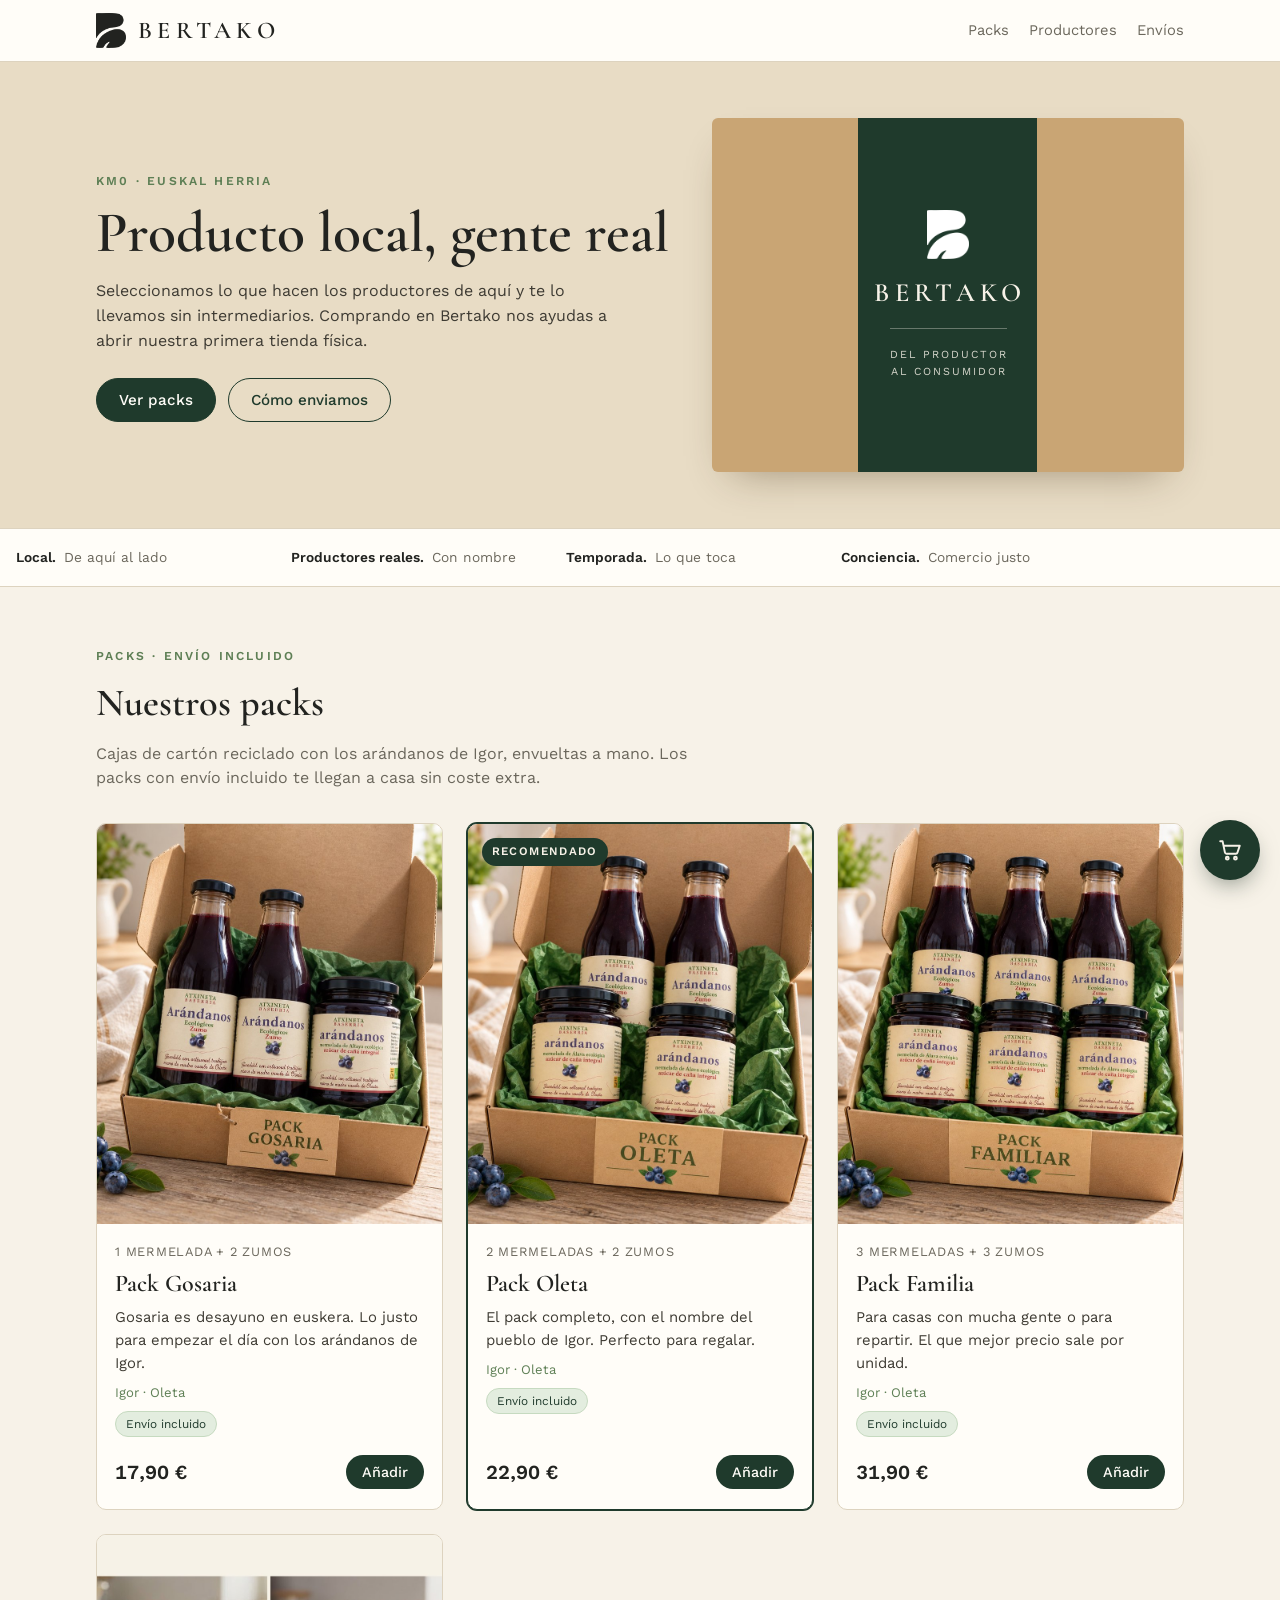
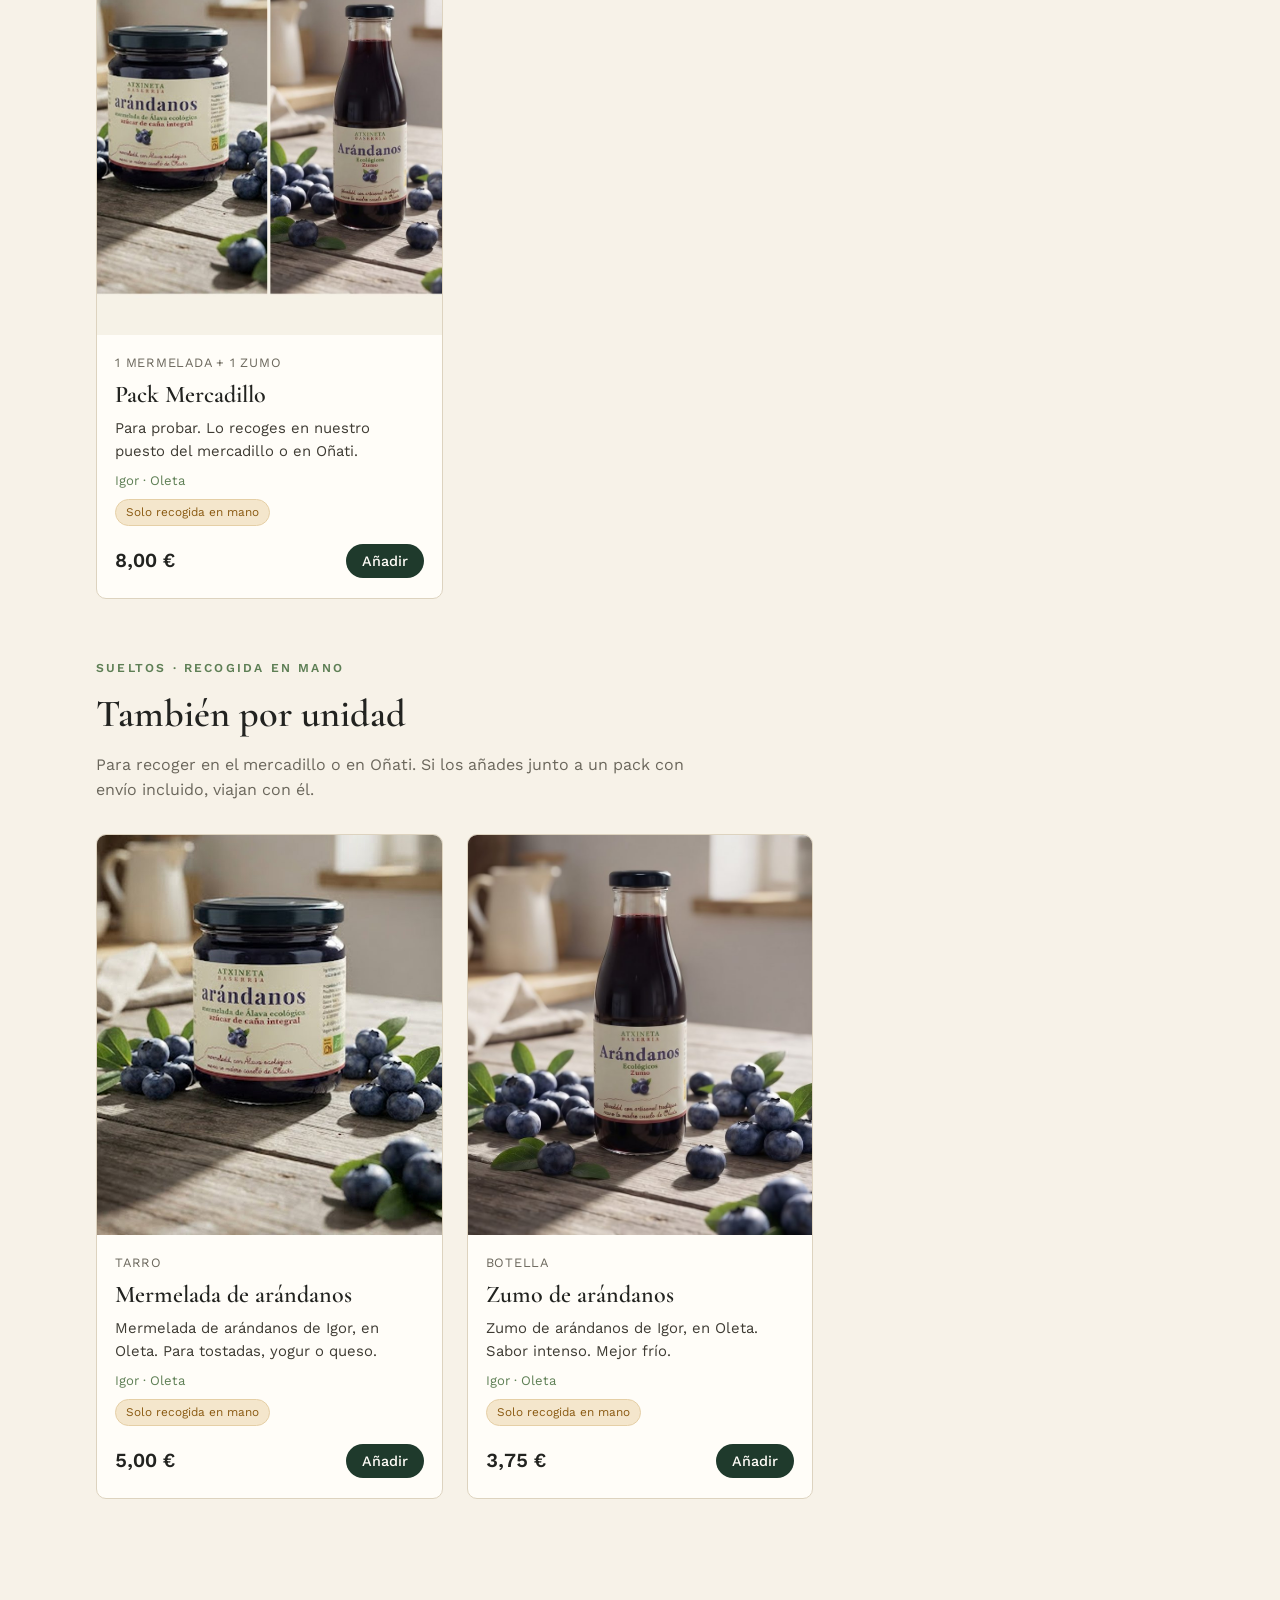
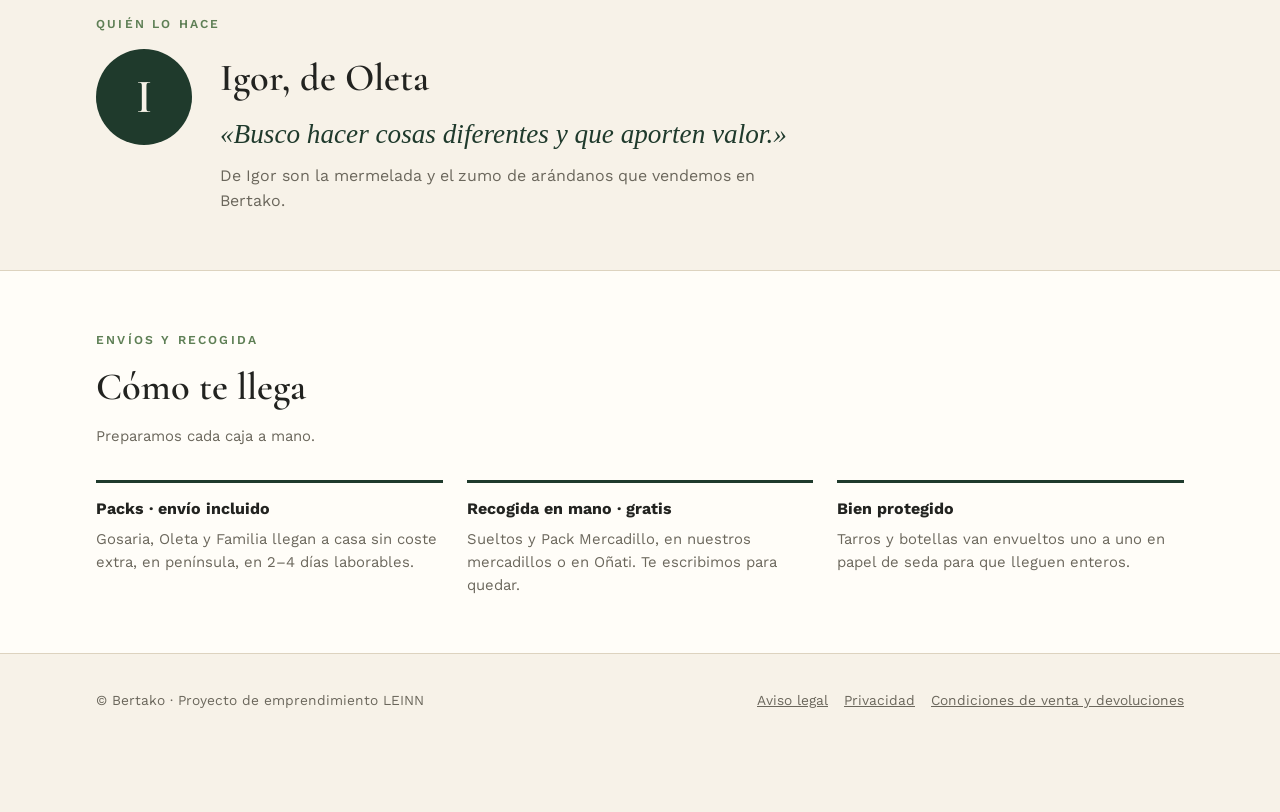
==== commit 49c96197: "Caja de la portada: texto centrado dentro de la banda verde El texto se sale de la banda y quedaba d" ====
--- a/public/index.html
+++ b/public/index.html
@@ -43,7 +43,7 @@
         <div class="sello">
           <img src="logo-b.png" alt="">
           <strong>BERTAKO</strong>
-          <small>Del productor al consumidor</small>
+          <small>Del productor<br>al consumidor</small>
         </div>
       </div>
     </div>
--- a/public/styles.css
+++ b/public/styles.css
@@ -104,13 +104,25 @@
   box-shadow: 0 18px 40px -20px rgba(60, 40, 10, .45);
   display: grid; place-items: center; overflow: hidden;
 }
-.caja::before { content: ""; position: absolute; inset: 0 34% 0 34%; background: var(--bosque); }
+.caja { container-type: inline-size; }
+.caja::before { content: ""; position: absolute; inset: 0 31% 0 31%; background: var(--bosque); }
 .caja .sello {
-  position: relative; display: grid; justify-items: center; gap: 6px; color: var(--crema); text-align: center;
-}
-.caja .sello img { width: 44px; filter: invert(1) brightness(1.6); }
-.caja .sello strong { font-family: var(--f-marca); font-size: 1.4rem; letter-spacing: .24em; font-weight: 600; }
-.caja .sello small { font-size: .6rem; letter-spacing: .2em; text-transform: uppercase; opacity: .85; }
+  position: absolute; inset: 0 31%;
+  display: flex; flex-direction: column; align-items: center; justify-content: center;
+  gap: 4.5cqw; padding: 0 2cqw; color: var(--crema); text-align: center;
+}
+.caja .sello img { width: 9cqw; filter: invert(1) brightness(1.6); }
+.caja .sello strong {
+  font-family: var(--f-marca); font-weight: 600; line-height: 1;
+  font-size: 5.6cqw; letter-spacing: .2em;
+  margin-right: -.2em; /* compensa el espacio extra que deja la última letra */
+}
+.caja .sello small {
+  display: block; font-size: 2.3cqw; line-height: 1.6;
+  letter-spacing: .18em; margin-right: -.18em;
+  text-transform: uppercase; opacity: .85;
+  border-top: 1px solid rgba(247, 242, 232, .4); padding-top: 3.5cqw;
+}
 @media (max-width: 760px) {
   .portada .envoltura { grid-template-columns: 1fr; padding-block: 36px; }
   .caja { aspect-ratio: 16 / 9; }
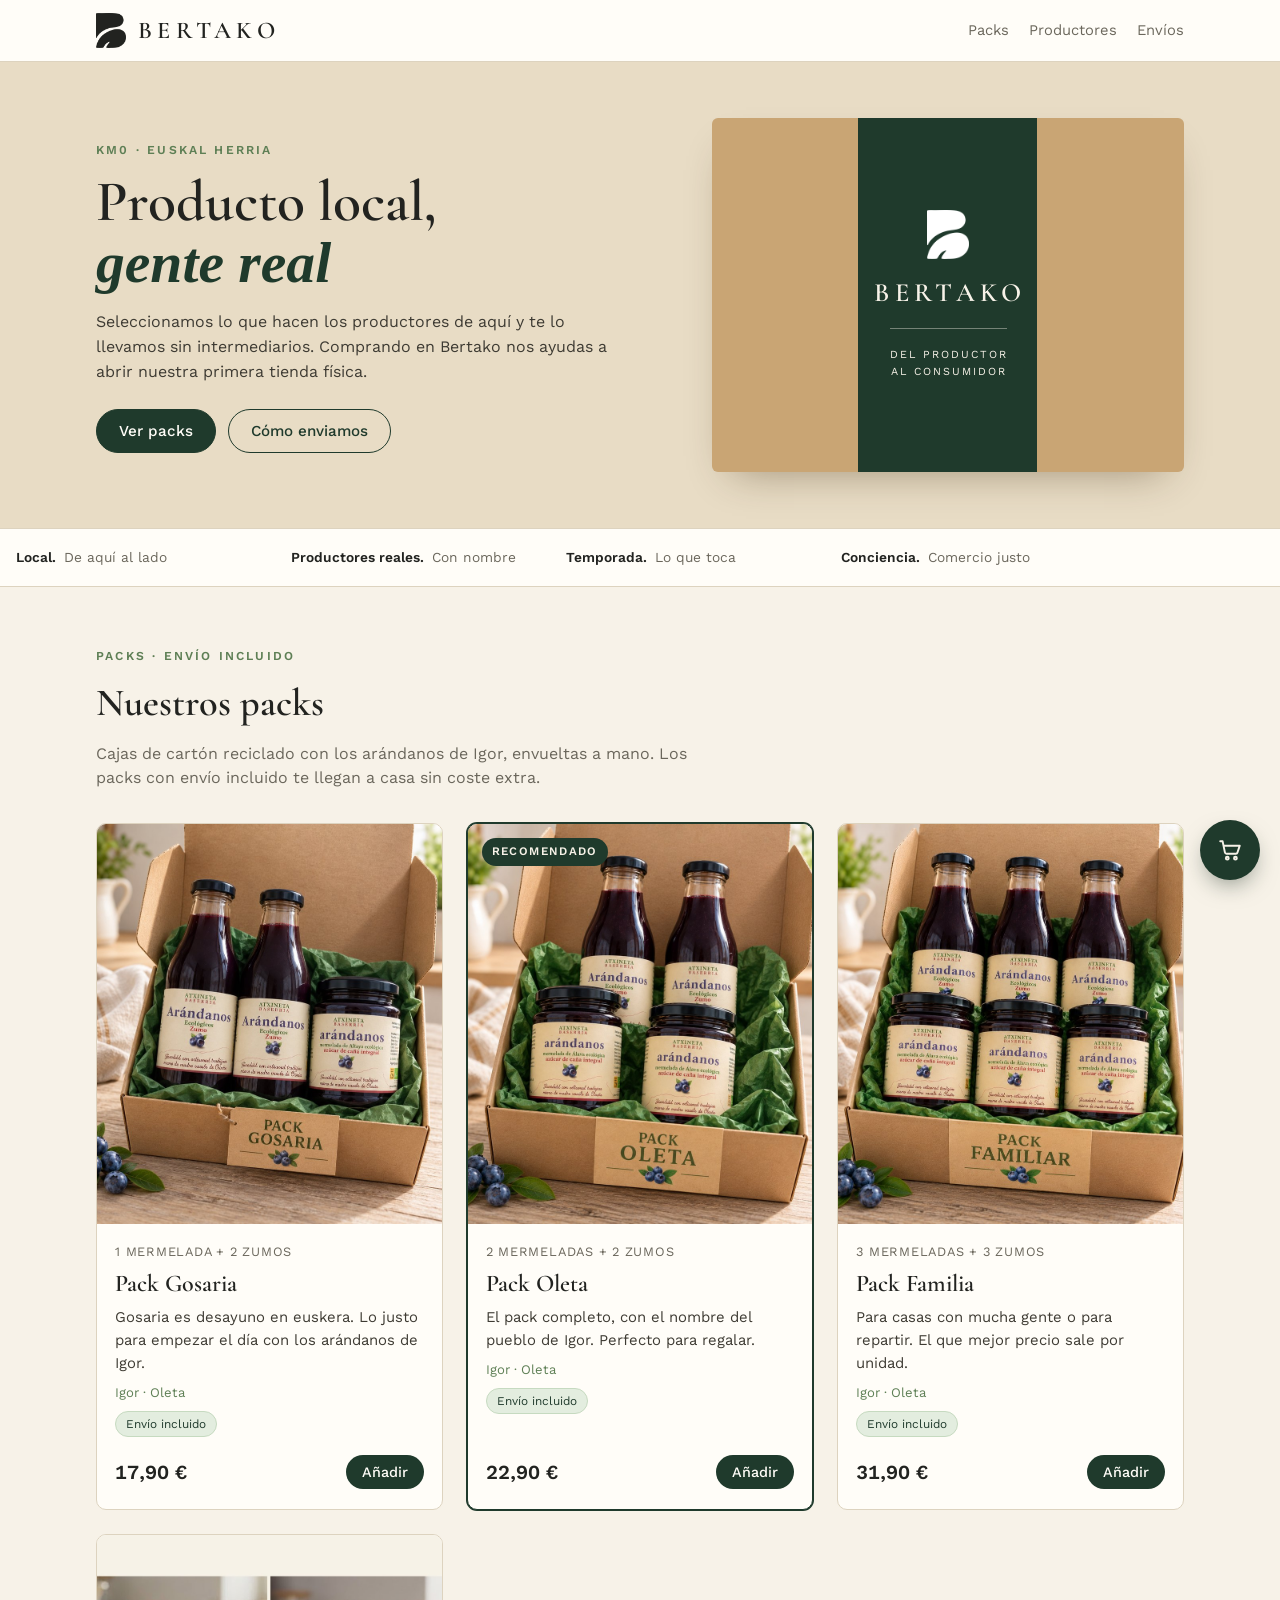
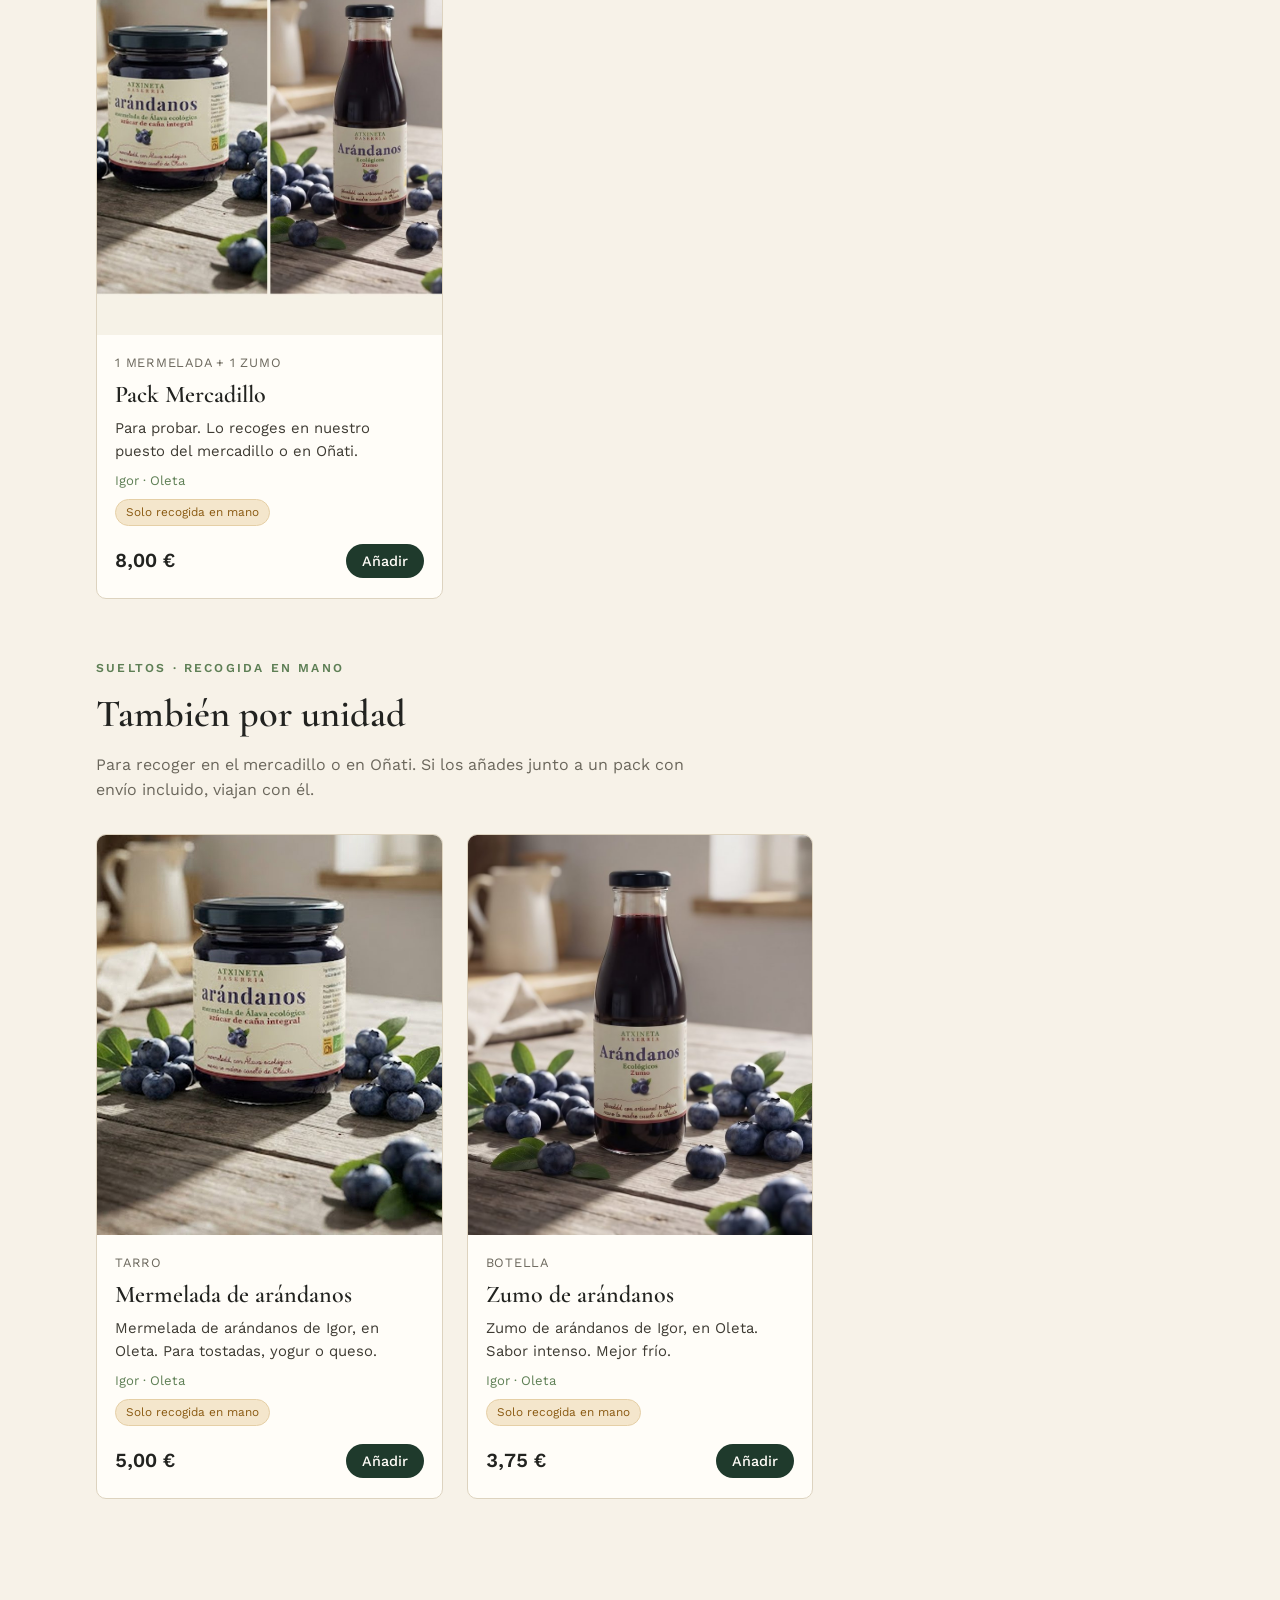
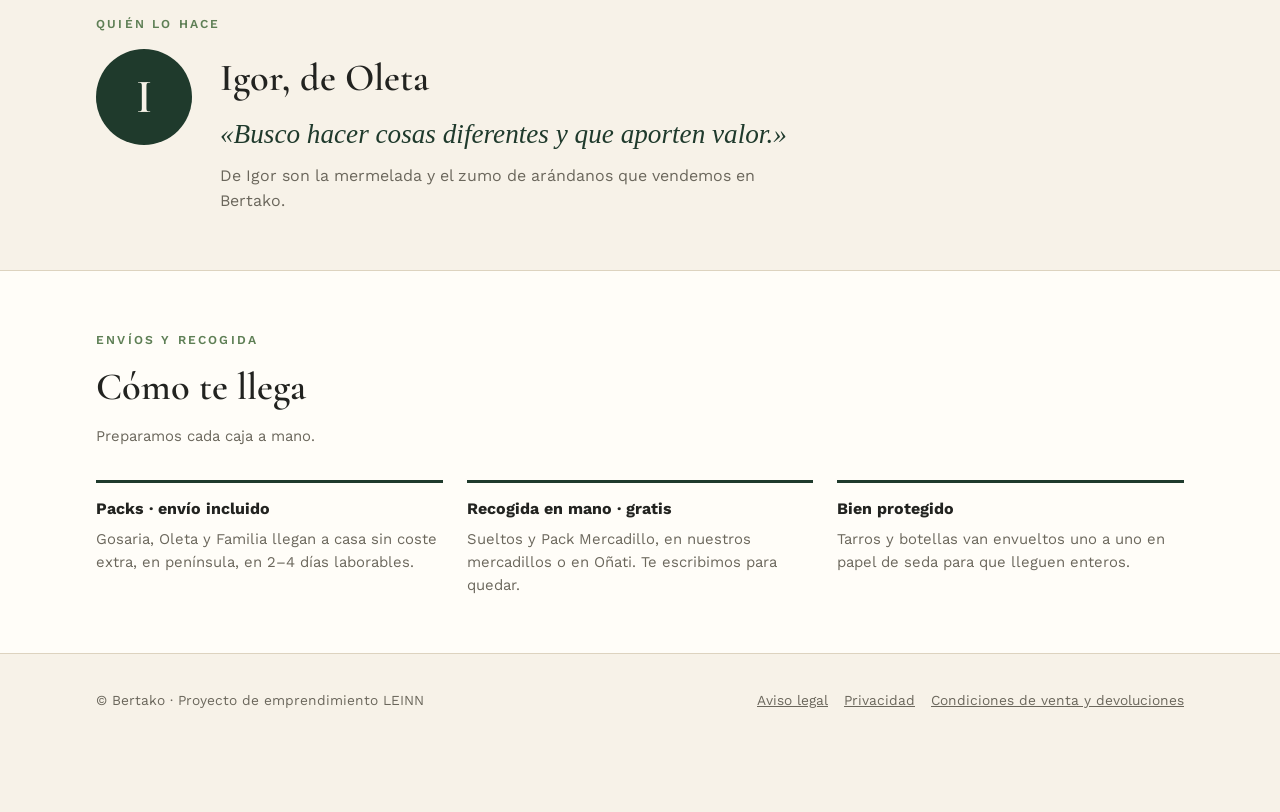
==== commit 8589c522: "Movimiento discreto en la web - Titular con palabras que rotan (gente real, de temporada, con nombre" ====
--- a/public/index.html
+++ b/public/index.html
@@ -32,7 +32,7 @@
     <div class="envoltura">
       <div>
         <span class="etiqueta">Km0 · Euskal Herria</span>
-        <h1>Producto local, gente real</h1>
+        <h1>Producto local,<br><span class="rota" aria-label="gente real"><span class="activa">gente real</span><span>de temporada</span><span>con nombre</span><span>de aquí al lado</span></span></h1>
         <p>Seleccionamos lo que hacen los productores de aquí y te lo llevamos sin intermediarios. Comprando en Bertako nos ayudas a abrir nuestra primera tienda física.</p>
         <div class="acciones">
           <a class="boton primario" href="#productos">Ver packs</a>
--- a/public/styles.css
+++ b/public/styles.css
@@ -260,3 +260,43 @@
   padding: 5px 10px; border-radius: 999px;
 }
 .chip.ok { background: #E3EDDF; color: var(--bosque); border-color: #C6DAC0; }
+
+/* ---------- Movimiento (discreto) ---------- */
+/* Palabras que rotan en el titular: todas ocupan la misma celda, solo una se ve */
+.rota { display: inline-grid; color: var(--bosque); font-style: italic; }
+.rota > span {
+  grid-area: 1 / 1; white-space: nowrap;
+  opacity: 0; transform: translateY(.35em);
+  transition: opacity .6s ease, transform .6s ease;
+}
+.rota > span.activa { opacity: 1; transform: none; }
+.rota > span.sale { opacity: 0; transform: translateY(-.35em); }
+
+/* La caja se "envuelve" al cargar */
+@keyframes banda { from { transform: scaleY(0); } to { transform: scaleY(1); } }
+@keyframes aparece { from { opacity: 0; transform: translateY(8px); } to { opacity: 1; transform: none; } }
+.caja::before { transform-origin: top; animation: banda .9s cubic-bezier(.2,.7,.2,1) .15s both; }
+.caja .sello > * { animation: aparece .7s ease both; }
+.caja .sello img { animation-delay: .8s; }
+.caja .sello strong { animation-delay: .95s; }
+.caja .sello small { animation-delay: 1.1s; }
+.caja { transition: transform .5s ease, box-shadow .5s ease; }
+.caja:hover { transform: translateY(-4px) rotate(-.6deg); box-shadow: 0 26px 50px -22px rgba(60, 40, 10, .5); }
+
+/* Aparición al hacer scroll (solo para lo que aún no se ha visto) */
+.revela { opacity: 0; transform: translateY(18px); transition: opacity .7s ease, transform .7s ease; }
+.revela.visto { opacity: 1; transform: none; }
+
+/* Zoom suave en las fotos */
+.producto img { transition: transform .6s ease; }
+.producto:hover img { transform: scale(1.04); }
+.producto { transition: box-shadow .3s ease, transform .3s ease; }
+.producto:hover { transform: translateY(-3px); box-shadow: 0 14px 30px -18px rgba(31, 58, 44, .45); }
+
+@media (prefers-reduced-motion: reduce) {
+  .rota > span { transition: none; }
+  .caja::before, .caja .sello > * { animation: none; }
+  .caja:hover, .producto:hover { transform: none; }
+  .producto:hover img { transform: none; }
+  .revela { opacity: 1; transform: none; transition: none; }
+}
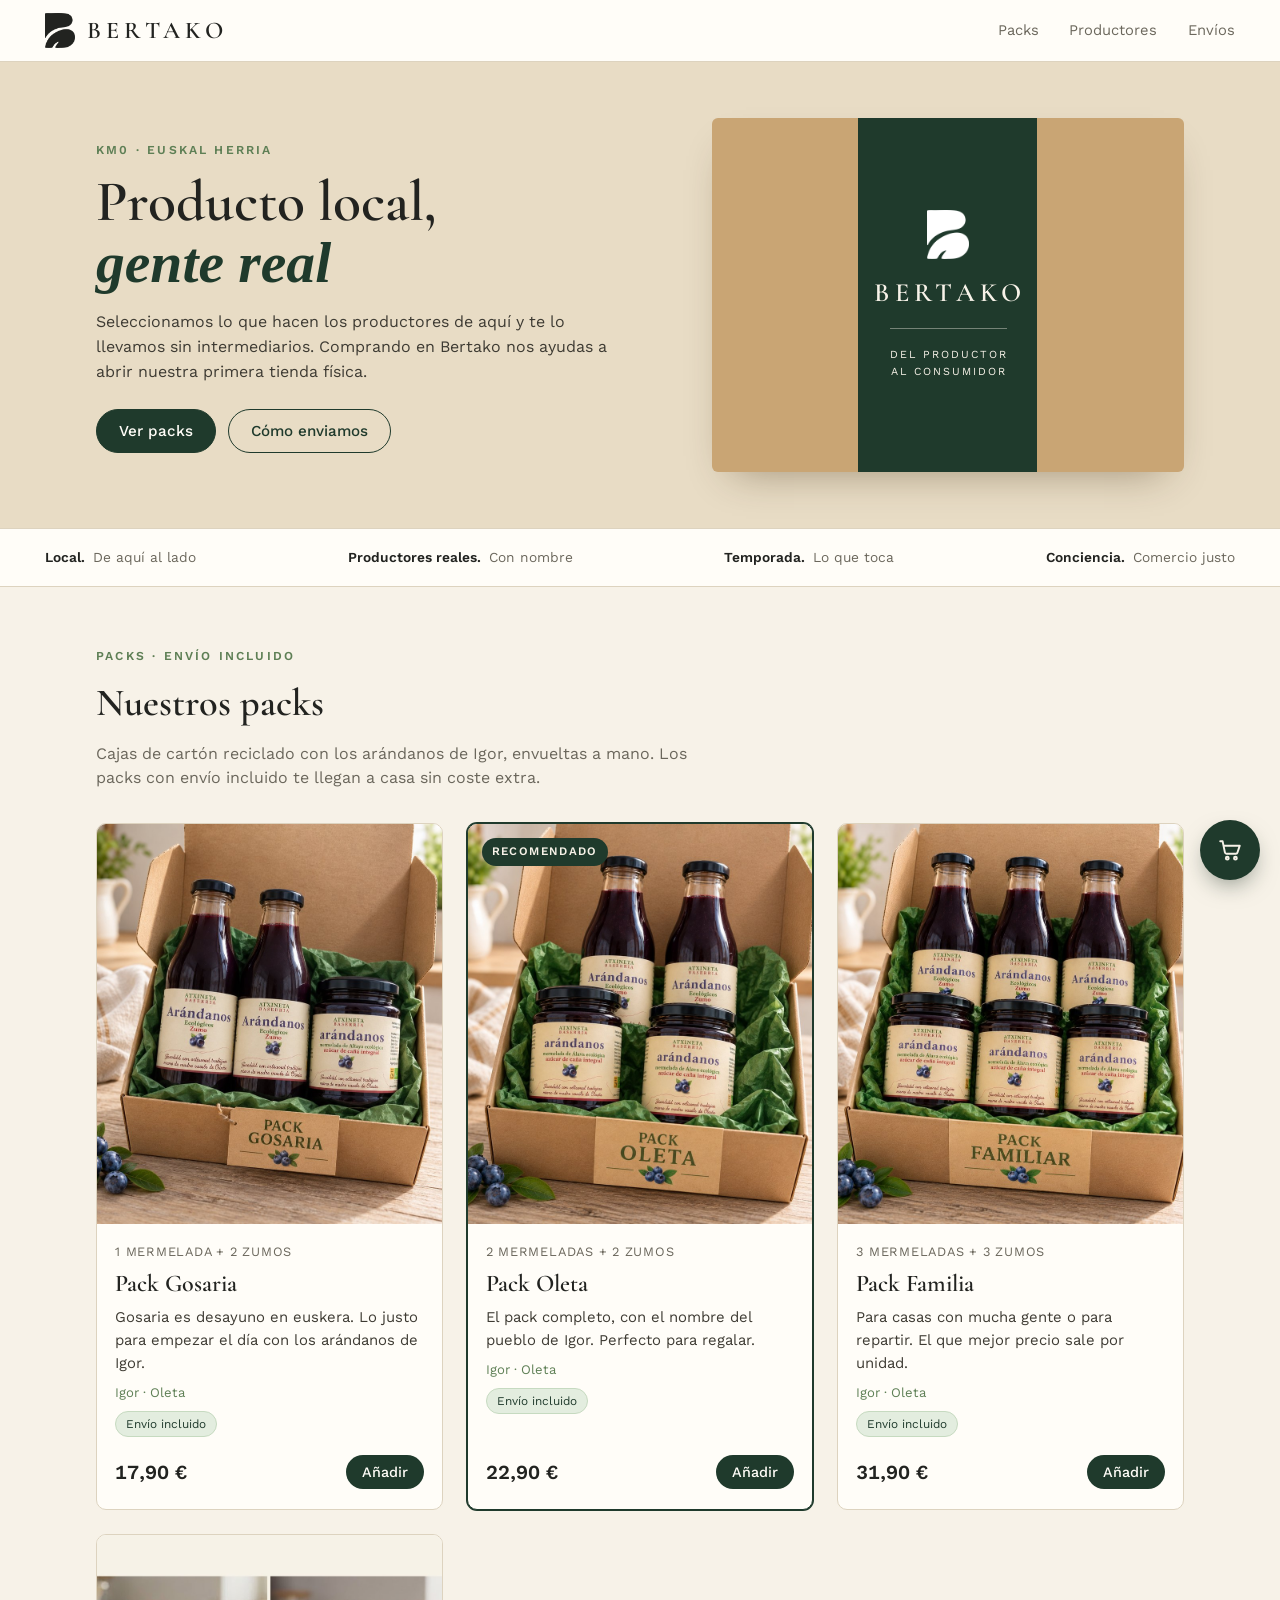
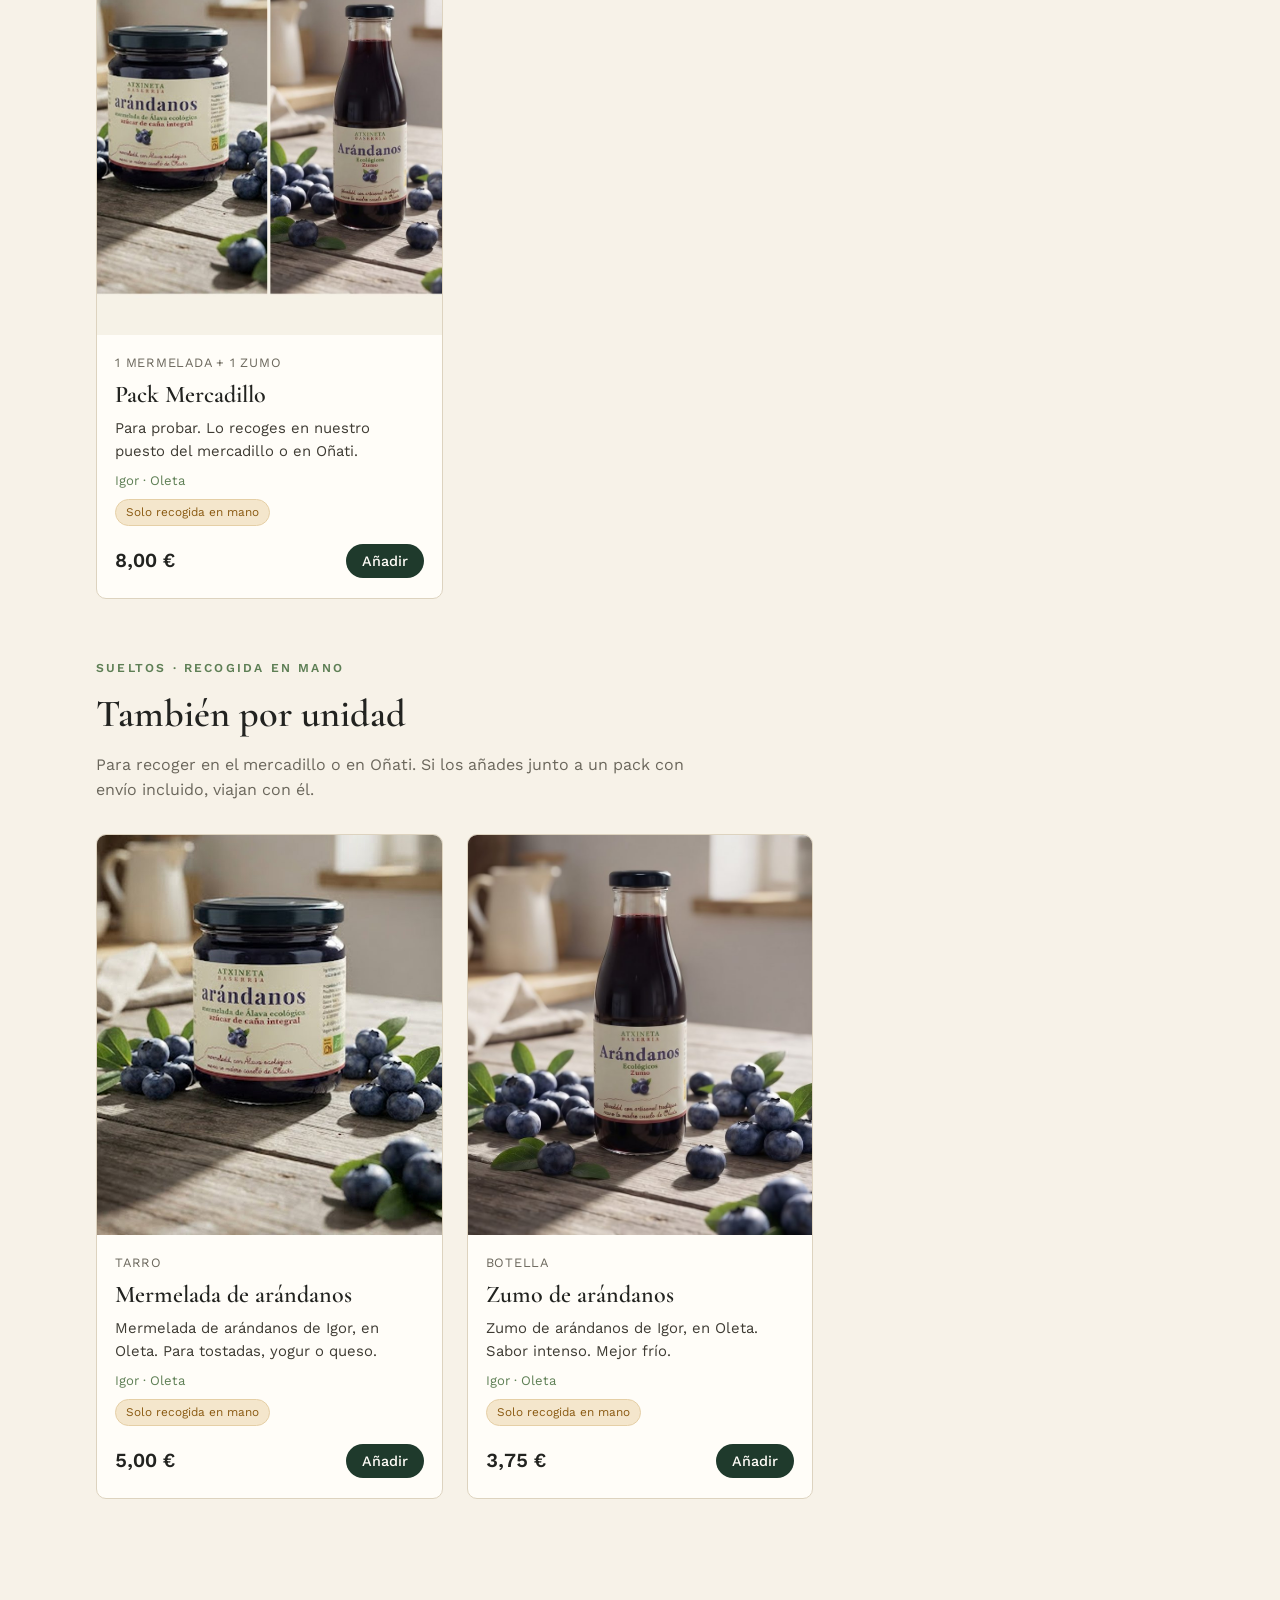
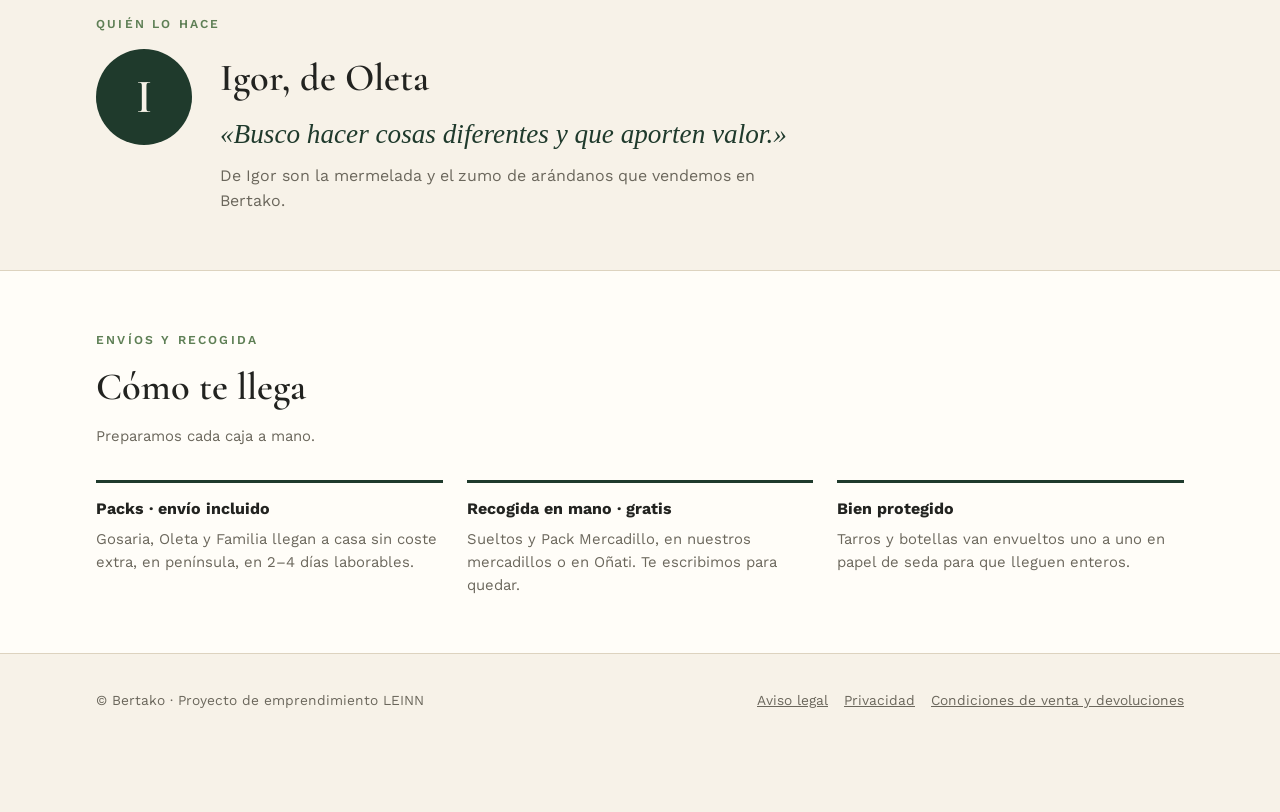
==== commit 0407bcab: "Versión en styles.css y tienda.js para que el navegador cargue siempre la última Co-Authored-By: Cla" ====
--- a/public/index.html
+++ b/public/index.html
@@ -9,7 +9,7 @@
   <link rel="preconnect" href="https://fonts.googleapis.com">
   <link rel="preconnect" href="https://fonts.gstatic.com" crossorigin>
   <link rel="stylesheet" href="https://fonts.googleapis.com/css2?family=Cormorant+Garamond:wght@500;600&family=Work+Sans:wght@400;500;600&display=swap">
-  <link rel="stylesheet" href="styles.css">
+  <link rel="stylesheet" href="styles.css?v=202611031721">
 </head>
 <body>
 <!--INICIO-->
@@ -145,6 +145,6 @@
   </div>
 </aside>
 <!--FIN-->
-<script src="tienda.js"></script>
+<script src="tienda.js?v=202611031721"></script>
 </body>
 </html>
--- a/public/styles.css
+++ b/public/styles.css
@@ -55,11 +55,16 @@
   background: var(--papel);
   border-bottom: 1px solid var(--linea);
 }
-.cabecera .envoltura { display: flex; align-items: center; justify-content: space-between; gap: 16px; padding-block: 12px; }
+.cabecera .envoltura {
+  max-width: none;
+  padding-left: max(clamp(16px, 3.5vw, 56px), env(safe-area-inset-left, 0px));
+  padding-right: max(clamp(16px, 3.5vw, 56px), env(safe-area-inset-right, 0px));
+  display: flex; align-items: center; justify-content: space-between; gap: 16px; padding-block: 12px;
+}
 .marca { display: flex; align-items: center; gap: 12px; text-decoration: none; color: var(--tinta); }
 .marca img { width: 30px; height: auto; }
 .marca span { font-family: var(--f-marca); font-weight: 600; font-size: 1.5rem; letter-spacing: .22em; }
-.nav { display: flex; align-items: center; gap: 20px; }
+.nav { display: flex; align-items: center; gap: clamp(20px, 2.4vw, 36px); }
 .nav a.enlace { text-decoration: none; color: var(--gris); font-size: .92rem; }
 .nav a.enlace:hover { color: var(--tinta); }
 @media (max-width: 600px) { .nav a.enlace { display: none; } .marca span { font-size: 1.25rem; } }
@@ -130,10 +135,19 @@
 
 /* Valores */
 .valores { border-bottom: 1px solid var(--linea); background: var(--papel); }
-.valores ul { list-style: none; margin: 0; padding-block: 18px; display: grid; grid-template-columns: repeat(4, 1fr); gap: 12px; }
+.valores ul {
+  list-style: none; margin: 0; max-width: none;
+  padding-left: max(clamp(16px, 3.5vw, 56px), env(safe-area-inset-left, 0px));
+  padding-right: max(clamp(16px, 3.5vw, 56px), env(safe-area-inset-right, 0px));
+  padding-block: 18px;
+  display: flex; flex-wrap: wrap; justify-content: space-between; gap: 12px 24px;
+}
 .valores li { font-size: .86rem; color: var(--gris); display: flex; gap: 8px; align-items: baseline; }
 .valores li b { color: var(--tinta); font-weight: 600; }
-@media (max-width: 760px) { .valores ul { grid-template-columns: 1fr 1fr; } }
+@media (max-width: 760px) {
+  .valores ul { display: grid; grid-template-columns: 1fr 1fr; gap: 14px 20px; }
+  .valores li { flex-direction: column; gap: 0; }
+}
 
 /* Productos */
 .seccion { padding-block: 56px; }
